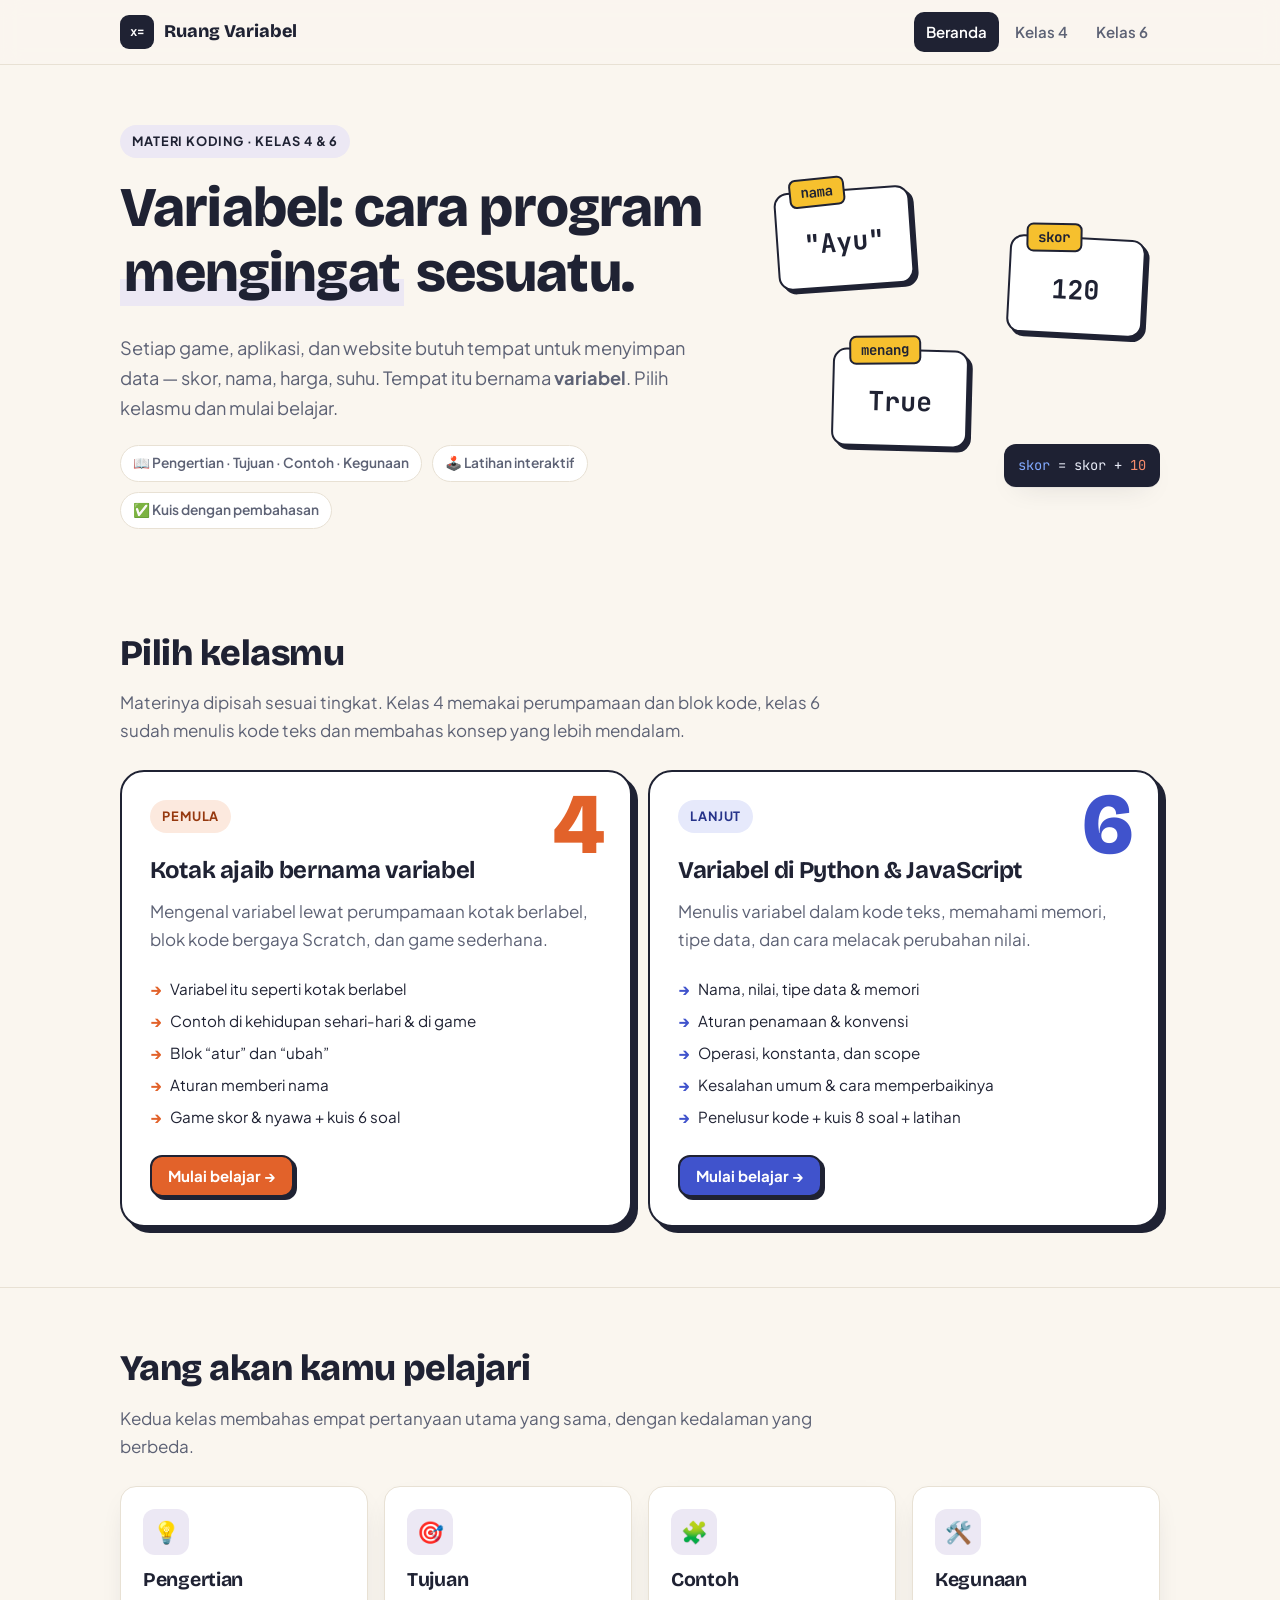
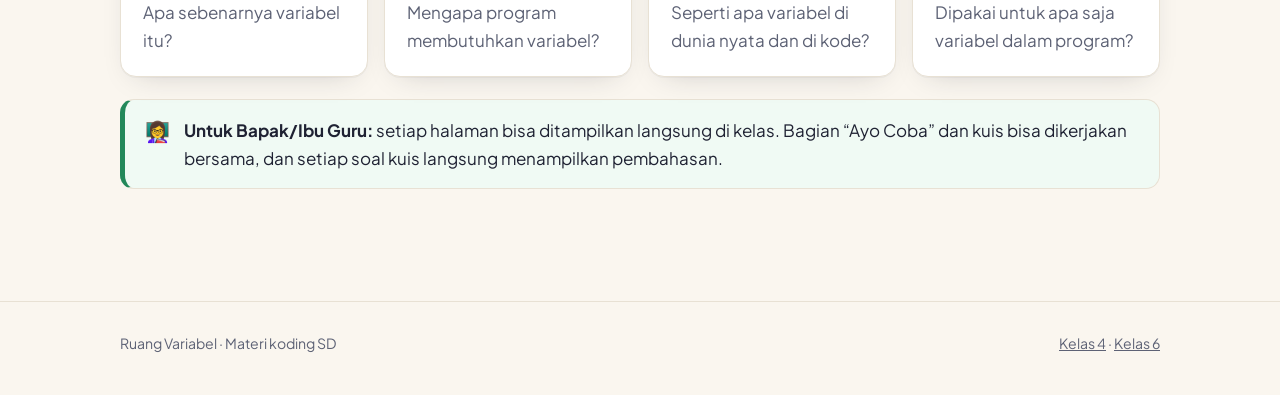
==== index.html @ c1d59a7d "Add files via upload" ====
<!doctype html>
<html lang="id">
<head>
  <meta charset="utf-8">
  <meta name="viewport" content="width=device-width, initial-scale=1">
  <title>Ruang Variabel — Belajar Variabel Kelas 4 &amp; 6</title>
  <meta name="description" content="Materi variabel dalam pemrograman untuk siswa SD kelas 4 dan kelas 6: pengertian, tujuan, contoh, kegunaan, latihan interaktif, dan kuis.">
  <meta name="theme-color" content="#FAF6EF">
  <link rel="icon" href="favicon.svg" type="image/svg+xml">
  <link rel="preconnect" href="https://fonts.googleapis.com">
  <link rel="preconnect" href="https://fonts.gstatic.com" crossorigin>
  <link href="https://fonts.googleapis.com/css2?family=Bricolage+Grotesque:opsz,wght@12..96,600;12..96,800&family=JetBrains+Mono:wght@400;600;700&family=Plus+Jakarta+Sans:wght@400;500;600;700&display=swap" rel="stylesheet">
  <link rel="stylesheet" href="style.css">
</head>
<body>

<header class="nav">
  <div class="container nav-inner">
    <a class="brand" href="index.html"><span class="brand-mark">x=</span><span class="brand-text">Ruang Variabel</span></a>
    <nav class="nav-links" aria-label="Navigasi utama">
      <a href="index.html" aria-current="page">Beranda</a>
      <a href="kelas-4.html">Kelas 4</a>
      <a href="kelas-6.html">Kelas 6</a>
    </nav>
  </div>
</header>

<main>
  <section class="hero">
    <div class="container hero-grid">
      <div>
        <span class="eyebrow">Materi Koding · Kelas 4 &amp; 6</span>
        <h1>Variabel: cara program <span class="mark">mengingat</span> sesuatu.</h1>
        <p class="lead">Setiap game, aplikasi, dan website butuh tempat untuk menyimpan data — skor, nama, harga, suhu. Tempat itu bernama <strong>variabel</strong>. Pilih kelasmu dan mulai belajar.</p>
        <div class="hero-meta">
          <span class="pill">📖 Pengertian · Tujuan · Contoh · Kegunaan</span>
          <span class="pill">🕹️ Latihan interaktif</span>
          <span class="pill">✅ Kuis dengan pembahasan</span>
        </div>
      </div>
      <div class="hero-art" aria-hidden="true">
        <div class="vbox a1"><span class="vbox-label">nama</span><span class="vbox-value">"Ayu"</span></div>
        <div class="vbox a2"><span class="vbox-label">skor</span><span class="vbox-value">120</span></div>
        <div class="vbox a3"><span class="vbox-label">menang</span><span class="vbox-value">True</span></div>
        <div class="code-chip"><span class="t-fn">skor</span> = skor + <span class="t-num">10</span></div>
      </div>
    </div>
  </section>

  <section class="section" id="pilih-kelas">
    <div class="container">
      <div class="section-head"><h2>Pilih kelasmu</h2></div>
      <p class="section-intro">Materinya dipisah sesuai tingkat. Kelas 4 memakai perumpamaan dan blok kode, kelas 6 sudah menulis kode teks dan membahas konsep yang lebih mendalam.</p>

      <div class="grid grid-2">
        <a class="grade-card k4" href="kelas-4.html">
          <span class="grade-num">4</span>
          <span class="eyebrow">Pemula</span>
          <h3>Kotak ajaib bernama variabel</h3>
          <p>Mengenal variabel lewat perumpamaan kotak berlabel, blok kode bergaya Scratch, dan game sederhana.</p>
          <ul>
            <li>Variabel itu seperti kotak berlabel</li>
            <li>Contoh di kehidupan sehari-hari &amp; di game</li>
            <li>Blok “atur” dan “ubah”</li>
            <li>Aturan memberi nama</li>
            <li>Game skor &amp; nyawa + kuis 6 soal</li>
          </ul>
          <span class="btn btn-primary grade-cta">Mulai belajar →</span>
        </a>

        <a class="grade-card k6" href="kelas-6.html">
          <span class="grade-num">6</span>
          <span class="eyebrow">Lanjut</span>
          <h3>Variabel di Python &amp; JavaScript</h3>
          <p>Menulis variabel dalam kode teks, memahami memori, tipe data, dan cara melacak perubahan nilai.</p>
          <ul>
            <li>Nama, nilai, tipe data &amp; memori</li>
            <li>Aturan penamaan &amp; konvensi</li>
            <li>Operasi, konstanta, dan scope</li>
            <li>Kesalahan umum &amp; cara memperbaikinya</li>
            <li>Penelusur kode + kuis 8 soal + latihan</li>
          </ul>
          <span class="btn btn-primary grade-cta">Mulai belajar →</span>
        </a>
      </div>
    </div>
  </section>

  <section class="section">
    <div class="container">
      <div class="section-head"><h2>Yang akan kamu pelajari</h2></div>
      <p class="section-intro">Kedua kelas membahas empat pertanyaan utama yang sama, dengan kedalaman yang berbeda.</p>
      <div class="grid grid-4">
        <div class="card topic-card">
          <div class="icon">💡</div>
          <h3>Pengertian</h3>
          <p>Apa sebenarnya variabel itu?</p>
        </div>
        <div class="card topic-card">
          <div class="icon">🎯</div>
          <h3>Tujuan</h3>
          <p>Mengapa program membutuhkan variabel?</p>
        </div>
        <div class="card topic-card">
          <div class="icon">🧩</div>
          <h3>Contoh</h3>
          <p>Seperti apa variabel di dunia nyata dan di kode?</p>
        </div>
        <div class="card topic-card">
          <div class="icon">🛠️</div>
          <h3>Kegunaan</h3>
          <p>Dipakai untuk apa saja variabel dalam program?</p>
        </div>
      </div>

      <div class="callout tip mt-2">
        <span class="callout-icon">👩‍🏫</span>
        <div>
          <p><strong>Untuk Bapak/Ibu Guru:</strong> setiap halaman bisa ditampilkan langsung di kelas. Bagian “Ayo Coba” dan kuis bisa dikerjakan bersama, dan setiap soal kuis langsung menampilkan pembahasan.</p>
        </div>
      </div>
    </div>
  </section>
</main>

<footer class="footer">
  <div class="container footer-inner">
    <span>Ruang Variabel · Materi koding SD</span>
    <span><a href="kelas-4.html">Kelas 4</a> · <a href="kelas-6.html">Kelas 6</a></span>
  </div>
</footer>

</body>
</html>
---- style.css ----
/* =========================================================
   Ruang Variabel — tema bersama
   ========================================================= */
:root {
  --bg: #FAF6EF;
  --surface: #FFFFFF;
  --surface-2: #F5F1E9;
  --ink: #1F2233;
  --muted: #5D6275;
  --line: #E8E1D4;

  --k4: #E2622A;
  --k4-soft: #FCE9DE;
  --k4-ink: #96390F;
  --k4-on-dark: #FFB48C;

  --k6: #4053CC;
  --k6-soft: #E6E9FB;
  --k6-ink: #26338A;
  --k6-on-dark: #AEB9FF;

  --ok: #23885A;
  --ok-soft: #DDF2E7;
  --bad: #C63D3D;
  --bad-soft: #FBE3E3;
  --yellow: #F6C02E;
  --code-bg: #1E2133;

  --radius: 16px;
  --shadow: 0 1px 0 rgba(31, 34, 51, .04), 0 10px 28px -16px rgba(31, 34, 51, .25);

  --accent: var(--ink);
  --accent-soft: #ECE8F4;
  --accent-ink: var(--ink);
  --accent-on-dark: #FFD66B;
}

body.k4 { --accent: var(--k4); --accent-soft: var(--k4-soft); --accent-ink: var(--k4-ink); --accent-on-dark: var(--k4-on-dark); }
body.k6 { --accent: var(--k6); --accent-soft: var(--k6-soft); --accent-ink: var(--k6-ink); --accent-on-dark: var(--k6-on-dark); }

*, *::before, *::after { box-sizing: border-box; }

html { scroll-behavior: smooth; scroll-padding-top: 130px; }

body {
  margin: 0;
  background: var(--bg);
  color: var(--ink);
  font-family: "Plus Jakarta Sans", system-ui, -apple-system, "Segoe UI", sans-serif;
  font-size: 17px;
  line-height: 1.65;
  -webkit-font-smoothing: antialiased;
}

h1, h2, h3, h4 {
  font-family: "Bricolage Grotesque", system-ui, sans-serif;
  line-height: 1.15;
  letter-spacing: -0.015em;
  margin: 0 0 .5em;
}
h1 { font-size: clamp(2.1rem, 5.2vw, 3.5rem); font-weight: 800; }
h2 { font-size: clamp(1.6rem, 3.3vw, 2.25rem); font-weight: 800; }
h3 { font-size: 1.22rem; font-weight: 700; }
p { margin: 0 0 1em; }
a { color: var(--accent-ink); }
strong { font-weight: 700; }

code, pre, kbd { font-family: "JetBrains Mono", ui-monospace, SFMono-Regular, Menlo, monospace; }
:not(pre) > code {
  font-size: .86em;
  background: var(--accent-soft);
  color: var(--accent-ink);
  padding: .12em .42em;
  border-radius: 6px;
  white-space: nowrap;
}

.container { width: 100%; max-width: 1080px; margin: 0 auto; padding: 0 20px; }
.prose { max-width: 760px; }
.muted { color: var(--muted); }
.mt-0 { margin-top: 0; }
.mt-2 { margin-top: 28px; }
.mb-0 { margin-bottom: 0; }

/* ---------- Navigasi ---------- */
.nav {
  position: sticky; top: 0; z-index: 50;
  background: rgba(250, 246, 239, .9);
  backdrop-filter: blur(10px);
  -webkit-backdrop-filter: blur(10px);
  border-bottom: 1px solid var(--line);
}
.nav-inner { display: flex; align-items: center; justify-content: space-between; height: 64px; gap: 16px; }
.brand {
  display: flex; align-items: center; gap: 10px;
  font-family: "Bricolage Grotesque", system-ui, sans-serif;
  font-weight: 800; font-size: 1.12rem; color: var(--ink); text-decoration: none;
}
.brand-mark {
  display: grid; place-items: center; width: 34px; height: 34px; border-radius: 9px;
  background: var(--ink); color: #fff;
  font-family: "JetBrains Mono", monospace; font-size: .78rem; font-weight: 700;
}
.nav-links { display: flex; gap: 4px; }
.nav-links a {
  color: var(--muted); text-decoration: none; font-weight: 600; font-size: .94rem;
  padding: 8px 12px; border-radius: 10px;
}
.nav-links a:hover { background: var(--surface); color: var(--ink); }
.nav-links a[aria-current="page"] { background: var(--ink); color: #fff; }
@media (max-width: 560px) {
  .brand-text { display: none; }
  .nav-links a { padding: 8px 10px; }
}

/* ---------- Hero ---------- */
.hero { padding: 60px 0 44px; }
.eyebrow {
  display: inline-flex; align-items: center; gap: 8px;
  font-weight: 700; font-size: .8rem; letter-spacing: .07em; text-transform: uppercase;
  color: var(--accent-ink); background: var(--accent-soft);
  padding: 6px 12px; border-radius: 999px; margin-bottom: 18px;
}
.lead { font-size: 1.14rem; color: var(--muted); max-width: 660px; }
.mark { background: linear-gradient(transparent 60%, var(--accent-soft) 60%); padding: 0 .08em; }
.hero-meta { display: flex; flex-wrap: wrap; gap: 10px; margin-top: 22px; }
.pill {
  font-size: .86rem; font-weight: 600; color: var(--muted);
  background: var(--surface); border: 1px solid var(--line);
  padding: 6px 12px; border-radius: 999px;
}

.hero-grid { display: grid; grid-template-columns: 1.2fr .8fr; gap: 40px; align-items: center; }
.hero-art { position: relative; height: 320px; }
.hero-art .vbox { position: absolute; }
.hero-art .a1 { left: 4%; top: 22px; transform: rotate(-4deg); }
.hero-art .a2 { right: 4%; top: 70px; transform: rotate(3deg); }
.hero-art .a3 { left: 18%; bottom: 40px; transform: rotate(1.5deg); }
.hero-art .code-chip {
  position: absolute; right: 0; bottom: 0;
  background: var(--code-bg); color: #E6E9F5; border-radius: 12px;
  padding: 10px 14px; font-family: "JetBrains Mono", monospace; font-size: .86rem;
  box-shadow: var(--shadow);
}
@media (max-width: 820px) {
  .hero-grid { grid-template-columns: 1fr; }
  .hero-art { height: auto; display: flex; flex-wrap: wrap; gap: 30px 20px; padding-top: 16px; }
  .hero-art .vbox, .hero-art .code-chip { position: relative; inset: auto; }
}

/* ---------- Daftar isi (chips) ---------- */
.toc {
  position: sticky; top: 64px; z-index: 40;
  background: rgba(250, 246, 239, .92);
  backdrop-filter: blur(8px);
  -webkit-backdrop-filter: blur(8px);
  border-top: 1px solid var(--line);
  border-bottom: 1px solid var(--line);
}
.toc-inner {
  display: flex; gap: 6px; overflow-x: auto; padding: 10px 20px;
  max-width: 1080px; margin: 0 auto; scrollbar-width: none;
}
.toc-inner::-webkit-scrollbar { display: none; }
.toc a {
  flex: none; font-size: .86rem; font-weight: 600; color: var(--muted); text-decoration: none;
  padding: 6px 12px; border-radius: 999px; border: 1px solid transparent;
}
.toc a:hover { color: var(--ink); border-color: var(--line); background: var(--surface); }
.toc a.active { background: var(--accent); color: #fff; }

/* ---------- Section ---------- */
.section { padding: 60px 0; }
.section + .section { border-top: 1px solid var(--line); }
.section-head { display: flex; align-items: baseline; gap: 14px; margin-bottom: 14px; }
.section-num {
  flex: none; transform: translateY(-5px);
  font-family: "JetBrains Mono", monospace; font-weight: 700; font-size: .86rem;
  color: var(--accent-ink); background: var(--accent-soft);
  padding: 4px 10px; border-radius: 8px;
}
.section-head h2 { margin: 0; }
.section-intro { color: var(--muted); max-width: 720px; margin-bottom: 26px; }
.subhead { margin: 36px 0 14px; }

/* ---------- Grid & kartu ---------- */
.grid { display: grid; gap: 16px; }
.grid-2 { grid-template-columns: repeat(2, minmax(0, 1fr)); }
.grid-3 { grid-template-columns: repeat(3, minmax(0, 1fr)); }
.grid-4 { grid-template-columns: repeat(4, minmax(0, 1fr)); }
@media (max-width: 900px) { .grid-3, .grid-4 { grid-template-columns: repeat(2, minmax(0, 1fr)); } }
@media (max-width: 620px) { .grid-2, .grid-3, .grid-4 { grid-template-columns: minmax(0, 1fr); } }
.grid > *, .demo-split > *, .tracer > *, .blocks-wrap > *, .anatomy > * { min-width: 0; }

.card {
  background: var(--surface); border: 1px solid var(--line); border-radius: var(--radius);
  padding: 22px; box-shadow: var(--shadow);
}
.card h3 { margin-bottom: .35em; }
.card p { color: var(--muted); }
.card p:last-child { margin-bottom: 0; }
.card .icon {
  width: 46px; height: 46px; border-radius: 12px; display: grid; place-items: center;
  background: var(--accent-soft); font-size: 1.35rem; margin-bottom: 14px;
}
.card .code { margin-bottom: 0; }
.card-tag {
  display: inline-block; font-size: .74rem; font-weight: 700; letter-spacing: .05em; text-transform: uppercase;
  padding: 3px 9px; border-radius: 6px; margin-bottom: 10px;
}
.tag-bad { background: var(--bad-soft); color: #8E2626; }
.tag-good { background: var(--ok-soft); color: #17603F; }

/* ---------- Definisi ---------- */
.definition {
  background: var(--ink); color: #fff; border-radius: 20px;
  padding: 26px 30px; font-size: 1.18rem; line-height: 1.55; margin: 10px 0 30px;
}
.definition .label {
  display: block; font-size: .76rem; font-weight: 700; letter-spacing: .09em; text-transform: uppercase;
  color: rgba(255, 255, 255, .55); margin-bottom: 8px;
}
.definition strong { color: var(--accent-on-dark); }
.definition :not(pre) > code { background: rgba(255,255,255,.12); color: #fff; }

/* ---------- Kotak variabel ---------- */
.vbox-row { display: flex; flex-wrap: wrap; gap: 34px 24px; padding-top: 18px; }
.vbox {
  position: relative; min-width: 136px; min-height: 98px; padding: 28px 20px 20px;
  background: var(--surface); border: 2px solid var(--ink); border-radius: 14px;
  box-shadow: 4px 4px 0 var(--ink);
  display: flex; align-items: center; justify-content: center;
}
.vbox-label {
  position: absolute; top: -15px; left: 14px;
  background: var(--yellow); border: 2px solid var(--ink); border-radius: 7px;
  padding: 1px 10px; font-family: "JetBrains Mono", monospace; font-weight: 700; font-size: .88rem;
  transform: rotate(-2deg); white-space: nowrap;
}
.vbox-value {
  font-family: "JetBrains Mono", monospace; font-weight: 700; font-size: 1.65rem;
  color: var(--accent-ink); white-space: nowrap;
}
.vbox-type {
  position: absolute; bottom: -12px; right: 12px;
  font-family: "JetBrains Mono", monospace; font-size: .72rem; font-weight: 700;
  background: var(--accent); color: #fff; padding: 1px 8px; border-radius: 6px;
}
.vbox.sm { min-width: 104px; min-height: 72px; padding: 22px 14px 14px; box-shadow: 3px 3px 0 var(--ink); }
.vbox.sm .vbox-value { font-size: 1.2rem; }
.vbox.bump .vbox-value { animation: bump .35s ease; }
@keyframes bump { 0% { transform: scale(1); } 40% { transform: scale(1.28); } 100% { transform: scale(1); } }

.anatomy { display: grid; grid-template-columns: auto 1fr; gap: 30px 40px; align-items: center; }
.anatomy-list { list-style: none; padding: 0; margin: 0; display: grid; gap: 14px; }
.anatomy-list li { display: flex; gap: 12px; align-items: flex-start; }
.anatomy-list .dot {
  flex: none; width: 30px; height: 30px; border-radius: 8px; border: 2px solid var(--ink);
  display: grid; place-items: center; font-weight: 800; font-size: .85rem;
}
.dot.yellow { background: var(--yellow); }
.dot.white { background: #fff; color: var(--accent-ink); }
.dot.accent { background: var(--accent); color: #fff; }
@media (max-width: 680px) { .anatomy { grid-template-columns: 1fr; } }

/* ---------- Callout ---------- */
.callout {
  display: flex; gap: 14px; padding: 16px 20px; border-radius: 14px;
  background: var(--surface); border: 1px solid var(--line); border-left: 5px solid var(--accent);
  margin: 22px 0;
}
.callout-icon { font-size: 1.25rem; line-height: 1.5; flex: none; }
.callout p:last-child { margin-bottom: 0; }
.callout.warn { border-left-color: var(--yellow); background: #FFF8E6; }
.callout.tip { border-left-color: var(--ok); background: #F0FAF4; }
.callout.danger { border-left-color: var(--bad); background: #FDF2F2; }

/* ---------- Blok kode ---------- */
.code { background: var(--code-bg); border-radius: 14px; overflow: hidden; margin: 16px 0; box-shadow: var(--shadow); }
.code-head {
  display: flex; justify-content: space-between; align-items: center; gap: 10px;
  padding: 8px 12px 8px 14px; background: #171A29; color: #9AA3C0;
  font-family: "JetBrains Mono", monospace; font-size: .76rem;
}
.code-head .dots { display: flex; gap: 6px; align-items: center; }
.code-head .dots i { display: block; width: 10px; height: 10px; border-radius: 50%; background: #3A3F58; }
.code-head .dots span { margin-left: 8px; }
.copy-btn {
  background: transparent; border: 1px solid #3A3F58; color: #C9D0E8; border-radius: 6px;
  font: inherit; padding: 2px 9px; cursor: pointer;
}
.copy-btn:hover { background: #2A2F45; }
.code pre { margin: 0; padding: 16px 18px; overflow-x: auto; color: #E6E9F5; font-size: .88rem; line-height: 1.75; }
.code-out {
  border-top: 1px dashed #343A55; padding: 12px 18px; color: #A6E3B8;
  font-family: "JetBrains Mono", monospace; font-size: .86rem; white-space: pre-wrap;
}
.code-out::before {
  content: "OUTPUT"; display: block; color: #6B7395; font-size: .7rem; letter-spacing: .1em; margin-bottom: 4px;
}
.t-kw { color: #C792EA; }
.t-str { color: #C3E88D; }
.t-num { color: #F78C6C; }
.t-com { color: #7F8AAE; font-style: italic; }
.t-fn { color: #82AAFF; }

/* ---------- Blok ala Scratch ---------- */
.blocks-wrap { display: grid; grid-template-columns: auto 1fr; gap: 28px 36px; align-items: start; }
@media (max-width: 720px) { .blocks-wrap { grid-template-columns: 1fr; } }
.blocks {
  display: flex; flex-direction: column; align-items: flex-start; gap: 3px;
  padding: 22px; background: var(--surface); border: 1px dashed #D5CCBC; border-radius: 16px;
}
.blocks + .blocks { margin-top: 14px; }
.blk {
  display: inline-flex; align-items: center; gap: 8px; flex-wrap: wrap;
  padding: 9px 14px; border-radius: 8px; color: #fff; font-weight: 700; font-size: .93rem;
  box-shadow: inset 0 -3px 0 rgba(0, 0, 0, .15);
}
.blk.event { background: #F2B705; color: #3D2E00; border-radius: 20px 20px 8px 8px; padding-top: 14px; }
.blk.var { background: #FF8C1A; }
.blk.look { background: #8A63F2; }
.blk .slot {
  background: #fff; color: var(--ink); border-radius: 999px; padding: 0 10px;
  min-width: 30px; text-align: center; font-weight: 700;
}
.blk .drop { background: rgba(0, 0, 0, .16); border-radius: 6px; padding: 0 8px; }
.blk .rnd { background: #FFB45C; border-radius: 999px; padding: 0 10px; box-shadow: inset 0 0 0 1px rgba(0,0,0,.1); }
.block-legend { list-style: none; padding: 0; margin: 0; display: grid; gap: 14px; }
.block-legend li { display: grid; gap: 6px; }
.block-legend li .blk { justify-self: start; font-size: .85rem; padding: 6px 12px; }
.block-legend p { margin: 0; color: var(--muted); }

/* ---------- Timeline nilai ---------- */
.timeline { display: flex; align-items: center; flex-wrap: wrap; gap: 14px 10px; padding-top: 16px; }
.timeline .step-arrow {
  display: flex; flex-direction: column; align-items: center; color: var(--muted);
  font-size: .8rem; font-weight: 600; text-align: center; max-width: 110px; line-height: 1.3;
}
.timeline .step-arrow::after { content: "→"; font-size: 1.4rem; color: var(--accent); line-height: 1.2; }

/* ---------- Aturan ---------- */
.rules { list-style: none; padding: 0; margin: 0; display: grid; gap: 10px; }
.rules li {
  display: flex; gap: 12px; align-items: flex-start;
  background: var(--surface); border: 1px solid var(--line); border-radius: 12px; padding: 12px 16px;
}
.rules li p { margin: 0; }
.rules li small { color: var(--muted); display: block; }
.badge-ok, .badge-bad {
  flex: none; width: 26px; height: 26px; border-radius: 50%;
  display: grid; place-items: center; font-weight: 800; color: #fff; font-size: .82rem; margin-top: 1px;
}
.badge-ok { background: var(--ok); }
.badge-bad { background: var(--bad); }
.badge-num { background: var(--accent); }

/* ---------- Tabel ---------- */
.table-wrap { overflow-x: auto; border: 1px solid var(--line); border-radius: 14px; background: var(--surface); margin: 16px 0; }
table { border-collapse: collapse; width: 100%; font-size: .94rem; }
th, td { text-align: left; padding: 12px 16px; border-bottom: 1px solid var(--line); vertical-align: top; }
th { font-size: .76rem; text-transform: uppercase; letter-spacing: .06em; color: var(--muted); background: #FBF9F5; white-space: nowrap; }
tr:last-child td { border-bottom: 0; }
td .yes { color: var(--ok); font-weight: 700; }
td .no { color: var(--bad); font-weight: 700; }

/* ---------- Memori (kelas 6) ---------- */
.memory { display: grid; grid-template-columns: repeat(4, minmax(0, 1fr)); gap: 8px; max-width: 560px; }
.cell {
  border: 1.5px dashed #D9D0C0; border-radius: 10px; background: var(--surface);
  padding: 8px 6px 10px; text-align: center; font-family: "JetBrains Mono", monospace; font-size: .72rem; color: #A39C8E;
}
.cell b { display: block; font-size: 1rem; color: var(--ink); margin-top: 2px; }
.cell .nm { display: block; color: #fff; background: var(--accent); border-radius: 6px; font-weight: 700; margin: -2px auto 6px; padding: 1px 6px; width: fit-content; font-size: .74rem; }
.cell.used { border: 2px solid var(--accent); background: var(--accent-soft); color: var(--accent-ink); }
.cell.empty b { color: #C8C0B2; }

/* ---------- Tombol & form ---------- */
.btn {
  display: inline-flex; align-items: center; justify-content: center; gap: 8px;
  font: inherit; font-weight: 700; font-size: .94rem; line-height: 1.2;
  padding: 10px 16px; border-radius: 12px; border: 2px solid var(--ink);
  background: var(--surface); color: var(--ink); cursor: pointer; text-decoration: none;
  box-shadow: 3px 3px 0 var(--ink); transition: transform .08s ease, box-shadow .08s ease;
}
.btn:hover { transform: translate(-1px, -1px); box-shadow: 4px 4px 0 var(--ink); }
.btn:active { transform: translate(2px, 2px); box-shadow: 1px 1px 0 var(--ink); }
.btn:disabled { opacity: .45; cursor: not-allowed; transform: none; box-shadow: 3px 3px 0 var(--ink); }
.btn-primary { background: var(--accent); color: #fff; }
.btn-row { display: flex; flex-wrap: wrap; gap: 10px; }

.field { display: flex; flex-direction: column; gap: 6px; font-weight: 600; font-size: .9rem; }
.field input {
  font-family: "JetBrains Mono", monospace; font-size: 1rem; color: var(--ink);
  padding: 10px 12px; border: 2px solid var(--ink); border-radius: 10px; background: #fff; outline: none; width: 100%;
}
.field input:focus { box-shadow: 0 0 0 4px var(--accent-soft); }
.feedback { margin-top: 14px; padding: 12px 14px; border-radius: 10px; font-weight: 600; font-size: .95rem; }
.feedback:empty { display: none; }
.feedback.ok { background: var(--ok-soft); color: #17603F; }
.feedback.bad { background: var(--bad-soft); color: #8E2626; }
.feedback.warn { background: #FFF4D6; color: #6E4E00; }

/* ---------- Panel demo ---------- */
.demo {
  background: var(--surface); border: 2px solid var(--ink); border-radius: 20px;
  box-shadow: 6px 6px 0 var(--ink); overflow: hidden; margin: 10px 0 8px;
}
.demo + .demo { margin-top: 34px; }
.demo-head {
  display: flex; justify-content: space-between; align-items: center; flex-wrap: wrap; gap: 12px;
  padding: 14px 20px; border-bottom: 2px solid var(--ink); background: var(--accent-soft);
}
.demo-head h3 { margin: 0; font-size: 1.08rem; }
.demo-head p { margin: 0; font-size: .9rem; color: var(--muted); }
.demo-body { padding: 26px 22px; }
.demo-split { display: grid; grid-template-columns: 1fr 1fr; gap: 26px; align-items: start; }
@media (max-width: 720px) { .demo-split { grid-template-columns: 1fr; } }
.status-line {
  display: flex; align-items: center; gap: 10px; flex-wrap: wrap;
  font-size: .88rem; color: var(--muted); background: var(--surface-2);
  border-radius: 12px; padding: 10px 14px; margin-top: 20px; min-height: 52px;
}
.game-msg { margin: 14px 0 0; font-weight: 600; min-height: 1.6em; }

/* ---------- Penelusur kode ---------- */
.seg { display: inline-flex; flex-wrap: wrap; background: var(--surface); border: 1.5px solid var(--line); border-radius: 12px; padding: 3px; gap: 3px; }
.seg button {
  font: inherit; font-size: .86rem; font-weight: 600; border: 0; background: transparent;
  padding: 7px 12px; border-radius: 9px; cursor: pointer; color: var(--muted);
}
.seg button.active { background: var(--ink); color: #fff; }
.tracer { display: grid; grid-template-columns: 1.1fr .9fr; gap: 22px; }
@media (max-width: 820px) { .tracer { grid-template-columns: 1fr; } }
.tracer-code {
  background: var(--code-bg); border-radius: 14px; padding: 12px 0; margin: 0; list-style: none;
  counter-reset: ln; font-family: "JetBrains Mono", monospace; font-size: .88rem; color: #E6E9F5; overflow-x: auto;
}
.tracer-code li {
  counter-increment: ln; padding: 4px 18px 4px 0; white-space: pre;
  border-left: 4px solid transparent; transition: background .2s ease;
}
.tracer-code li::before {
  content: counter(ln); display: inline-block; width: 36px; text-align: right; margin-right: 16px; color: #5D6585;
}
.tracer-code li.active { background: rgba(174, 185, 255, .17); border-left-color: var(--accent-on-dark); }
.tracer-side h4 {
  font-family: "Plus Jakarta Sans", system-ui, sans-serif;
  font-size: .76rem; text-transform: uppercase; letter-spacing: .07em; color: var(--muted); margin: 0 0 8px;
}
.tracer-side .table-wrap { margin: 0 0 18px; }
.tracer-side td, .tracer-side th { padding: 9px 12px; }
.tracer-side td { font-family: "JetBrains Mono", monospace; font-size: .86rem; }
.tracer-side tr.changed td { animation: flash 1.1s ease; }
@keyframes flash { from { background: #FFEFA8; } to { background: transparent; } }
.tracer-empty td { color: var(--muted); font-family: inherit !important; font-style: italic; }
.tracer-out {
  font-family: "JetBrains Mono", monospace; font-size: .88rem; background: #0F1220; color: #A6E3B8;
  border-radius: 12px; padding: 12px 14px; min-height: 48px; white-space: pre-wrap;
}
.tracer-note {
  margin: 18px 0 0; padding: 14px 16px; border-radius: 12px; background: var(--accent-soft);
  font-size: .95rem; min-height: 3.4em;
}
.tracer-controls { display: flex; flex-wrap: wrap; justify-content: space-between; align-items: center; gap: 12px; margin-top: 18px; }
.step-count { font-family: "JetBrains Mono", monospace; font-size: .85rem; color: var(--muted); }

/* ---------- Kuis ---------- */
.quiz-bar { height: 8px; background: var(--line); border-radius: 99px; overflow: hidden; margin-bottom: 8px; }
.quiz-bar span { display: block; height: 100%; width: 0; background: var(--accent); transition: width .3s ease; }
.quiz-status { font-size: .86rem; color: var(--muted); margin-bottom: 18px; }
.q { background: var(--surface); border: 1px solid var(--line); border-radius: 16px; padding: 22px; margin-bottom: 14px; }
.q-num { font-size: .76rem; font-weight: 700; letter-spacing: .07em; text-transform: uppercase; color: var(--accent-ink); margin-bottom: 6px; }
.q-text { font-weight: 700; font-size: 1.06rem; margin-bottom: 14px; }
.q-opts { display: grid; gap: 8px; }
.q-opt {
  display: flex; align-items: center; gap: 12px; text-align: left; width: 100%;
  font: inherit; font-size: .97rem; color: var(--ink);
  padding: 10px 14px; border: 1.5px solid var(--line); border-radius: 12px; background: #fff; cursor: pointer;
}
.q-opt:hover:not(:disabled) { border-color: var(--accent); background: var(--accent-soft); }
.q-opt:disabled { cursor: default; }
.q-key {
  flex: none; width: 28px; height: 28px; border-radius: 8px; display: grid; place-items: center;
  background: var(--surface-2); font-weight: 800; font-size: .82rem;
}
.q-opt.is-correct { border-color: var(--ok); background: var(--ok-soft); }
.q-opt.is-correct .q-key { background: var(--ok); color: #fff; }
.q-opt.is-wrong { border-color: var(--bad); background: var(--bad-soft); }
.q-opt.is-wrong .q-key { background: var(--bad); color: #fff; }
.q-explain { margin: 14px 0 0; padding: 12px 14px; border-radius: 10px; font-size: .94rem; }
.q-explain.ok { background: var(--ok-soft); }
.q-explain.bad { background: var(--bad-soft); }
.quiz-result { text-align: center; padding: 30px 24px; background: var(--ink); color: #fff; border-radius: 20px; margin-top: 8px; }
.quiz-result .score { font-family: "Bricolage Grotesque", sans-serif; font-size: 3.2rem; font-weight: 800; line-height: 1; color: var(--accent-on-dark); margin: 6px 0 10px; }
.quiz-result p { color: rgba(255, 255, 255, .8); }
.quiz-result .btn { box-shadow: 3px 3px 0 #000; }

/* ---------- Rangkuman ---------- */
.recap { background: var(--ink); color: #fff; border-radius: 24px; padding: 34px; }
.recap h2 { color: #fff; }
.recap ol { counter-reset: s; list-style: none; padding: 0; display: grid; gap: 14px; margin: 18px 0 28px; }
.recap li { counter-increment: s; display: flex; gap: 14px; align-items: flex-start; }
.recap li::before {
  content: counter(s); flex: none; width: 30px; height: 30px; border-radius: 50%;
  background: var(--accent); display: grid; place-items: center; font-weight: 800; font-size: .88rem; margin-top: 1px;
}
.recap :not(pre) > code { background: rgba(255,255,255,.12); color: #fff; }
.recap .btn { box-shadow: 3px 3px 0 #000; }
.recap .btn:not(.btn-primary) { background: #fff; }

/* ---------- Detail (latihan) ---------- */
details { background: var(--surface); border: 1px solid var(--line); border-radius: 14px; padding: 2px 18px; margin-bottom: 10px; }
details[open] { padding-bottom: 14px; }
details summary { cursor: pointer; font-weight: 700; padding: 12px 0; }
details summary::marker { color: var(--accent); }
.challenge { margin-bottom: 18px; }
.challenge h3 { margin-bottom: 6px; }

/* ---------- Beranda ---------- */
.grade-card {
  position: relative; display: flex; flex-direction: column;
  padding: 28px; border-radius: 24px; border: 2px solid var(--ink); background: var(--surface);
  box-shadow: 6px 6px 0 var(--ink); text-decoration: none; color: var(--ink); overflow: hidden;
  transition: transform .15s ease, box-shadow .15s ease;
}
.grade-card:hover { transform: translate(-3px, -3px); box-shadow: 9px 9px 0 var(--ink); }
.grade-card.k4 { --accent: var(--k4); --accent-soft: var(--k4-soft); --accent-ink: var(--k4-ink); }
.grade-card.k6 { --accent: var(--k6); --accent-soft: var(--k6-soft); --accent-ink: var(--k6-ink); }
.grade-num {
  position: absolute; right: 24px; top: 10px;
  font-family: "Bricolage Grotesque", sans-serif; font-weight: 800; font-size: 5.4rem; line-height: 1; color: var(--accent);
}
.grade-card .eyebrow { align-self: flex-start; }
.grade-card h3 { font-size: 1.5rem; max-width: 78%; margin-top: 6px; }
.grade-card > p { color: var(--muted); }
.grade-card ul { list-style: none; padding: 0; margin: 6px 0 26px; display: grid; gap: 7px; }
.grade-card li { font-size: .95rem; }
.grade-card li::before { content: "→"; color: var(--accent); font-weight: 800; margin-right: 8px; }
.grade-cta { margin-top: auto; align-self: flex-start; }

.topic-card { text-align: left; }
.topic-card .k { font-family: "JetBrains Mono", monospace; font-size: .78rem; color: var(--muted); }

/* ---------- Footer ---------- */
.footer { border-top: 1px solid var(--line); padding: 30px 0 40px; color: var(--muted); font-size: .88rem; margin-top: 30px; }
.footer-inner { display: flex; justify-content: space-between; flex-wrap: wrap; gap: 12px; }
.footer a { color: var(--muted); }

@media (prefers-reduced-motion: reduce) {
  html { scroll-behavior: auto; }
  *, *::before, *::after { animation: none !important; transition: none !important; }
}

@media print {
  .nav, .toc, .demo, .quiz-block, .copy-btn { display: none !important; }
  .section { padding: 24px 0; }
}
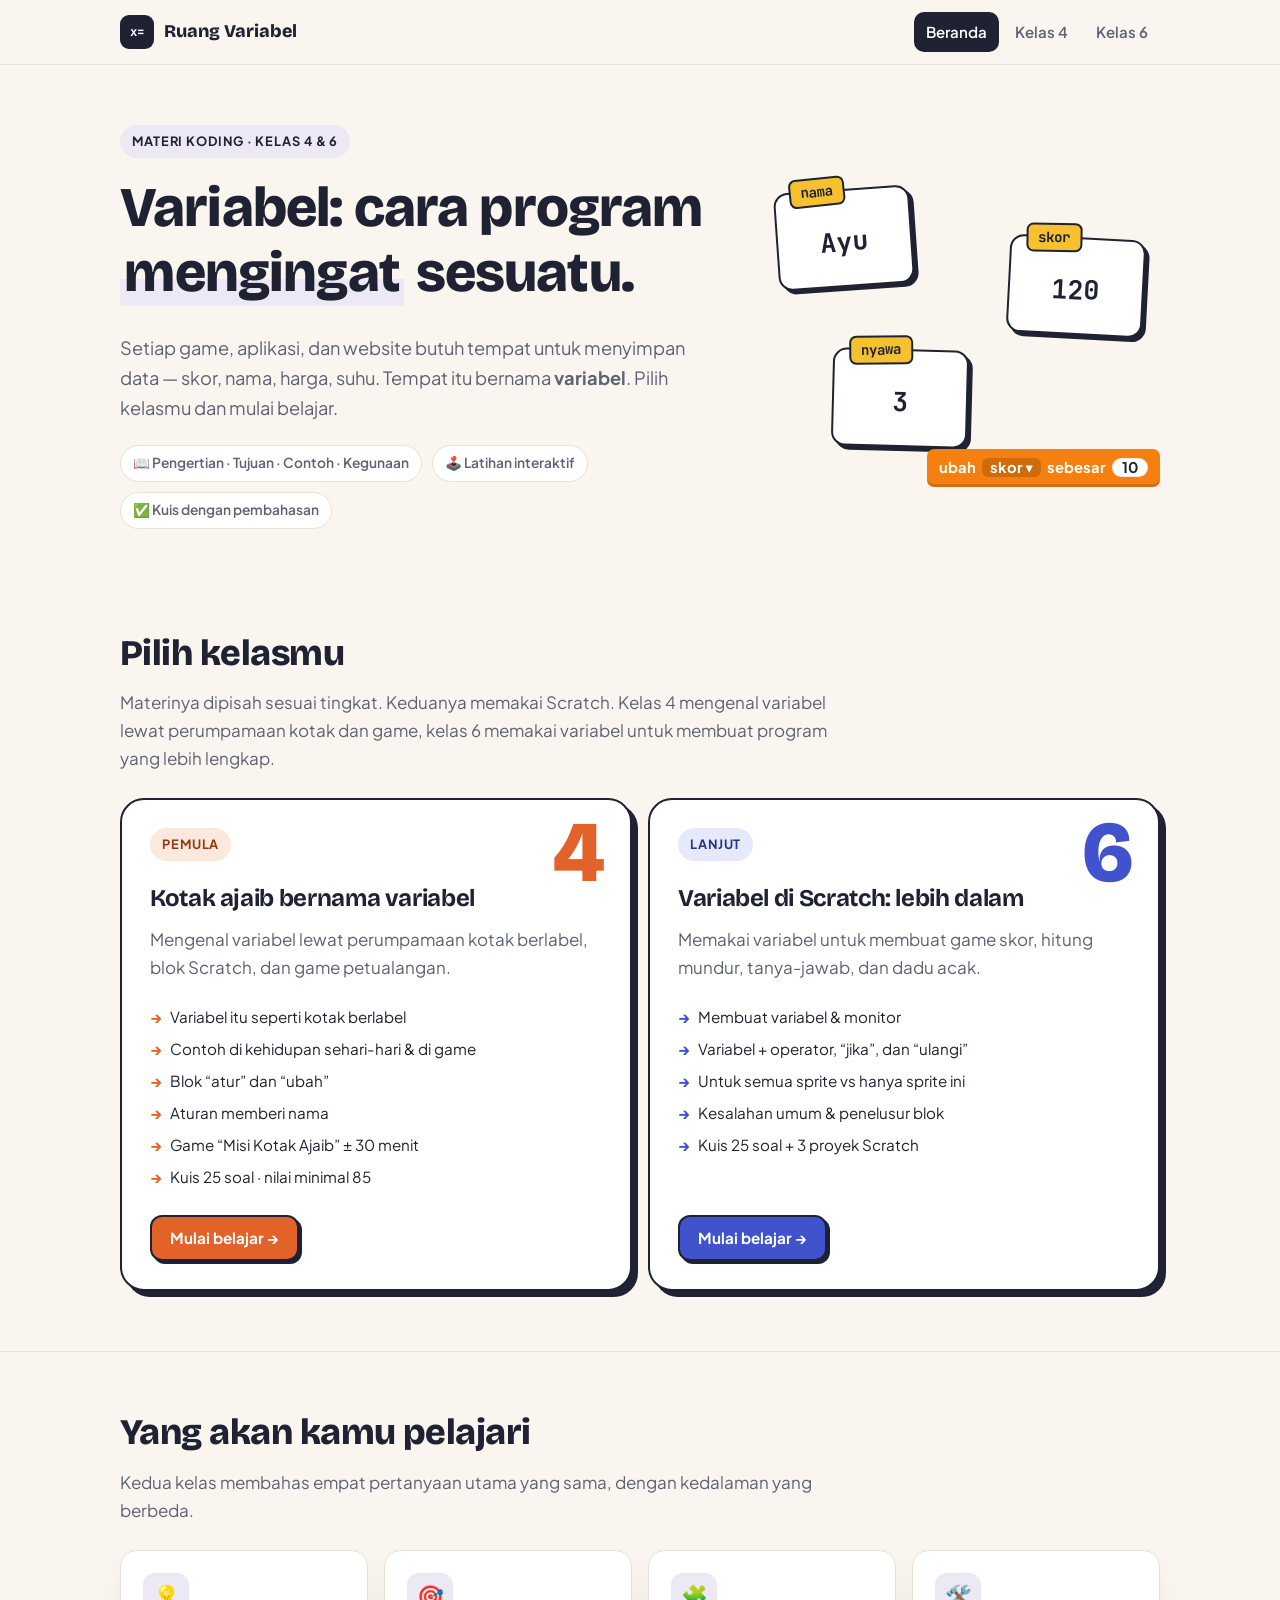
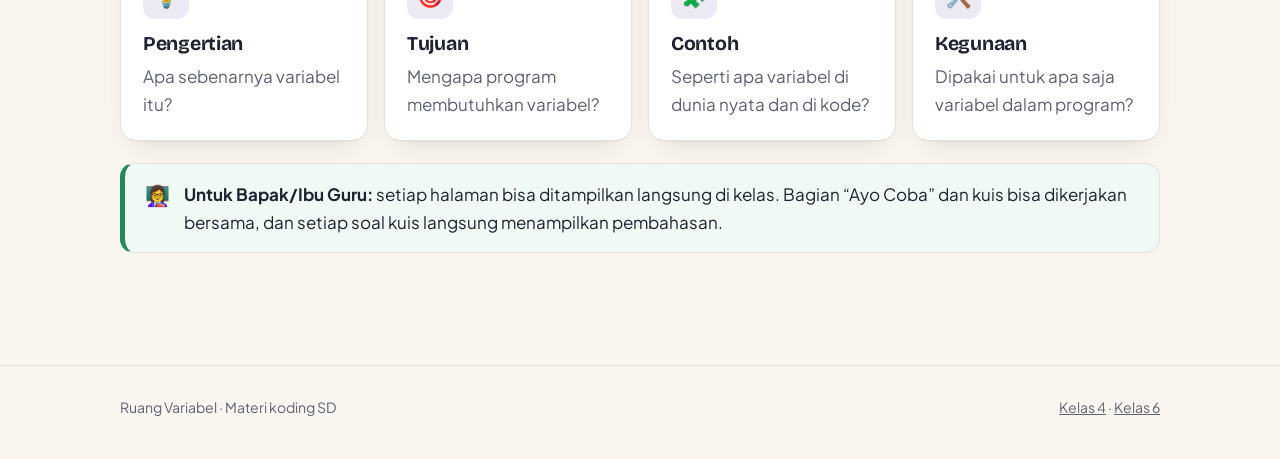
==== commit 6ea92f5c: "Add files via upload" ====
--- a/index.html
+++ b/index.html
@@ -39,10 +39,10 @@
         </div>
       </div>
       <div class="hero-art" aria-hidden="true">
-        <div class="vbox a1"><span class="vbox-label">nama</span><span class="vbox-value">"Ayu"</span></div>
+        <div class="vbox a1"><span class="vbox-label">nama</span><span class="vbox-value">Ayu</span></div>
         <div class="vbox a2"><span class="vbox-label">skor</span><span class="vbox-value">120</span></div>
-        <div class="vbox a3"><span class="vbox-label">menang</span><span class="vbox-value">True</span></div>
-        <div class="code-chip"><span class="t-fn">skor</span> = skor + <span class="t-num">10</span></div>
+        <div class="vbox a3"><span class="vbox-label">nyawa</span><span class="vbox-value">3</span></div>
+        <div class="script-chip" data-script>var: ubah [skor] sebesar (10)</div>
       </div>
     </div>
   </section>
@@ -50,20 +50,21 @@
   <section class="section" id="pilih-kelas">
     <div class="container">
       <div class="section-head"><h2>Pilih kelasmu</h2></div>
-      <p class="section-intro">Materinya dipisah sesuai tingkat. Kelas 4 memakai perumpamaan dan blok kode, kelas 6 sudah menulis kode teks dan membahas konsep yang lebih mendalam.</p>
+      <p class="section-intro">Materinya dipisah sesuai tingkat. Keduanya memakai Scratch. Kelas 4 mengenal variabel lewat perumpamaan kotak dan game, kelas 6 memakai variabel untuk membuat program yang lebih lengkap.</p>
 
       <div class="grid grid-2">
         <a class="grade-card k4" href="kelas-4.html">
           <span class="grade-num">4</span>
           <span class="eyebrow">Pemula</span>
           <h3>Kotak ajaib bernama variabel</h3>
-          <p>Mengenal variabel lewat perumpamaan kotak berlabel, blok kode bergaya Scratch, dan game sederhana.</p>
+          <p>Mengenal variabel lewat perumpamaan kotak berlabel, blok Scratch, dan game petualangan.</p>
           <ul>
             <li>Variabel itu seperti kotak berlabel</li>
             <li>Contoh di kehidupan sehari-hari &amp; di game</li>
             <li>Blok “atur” dan “ubah”</li>
             <li>Aturan memberi nama</li>
-            <li>Game skor &amp; nyawa + kuis 6 soal</li>
+            <li>Game “Misi Kotak Ajaib” ± 30 menit</li>
+            <li>Kuis 25 soal · nilai minimal 85</li>
           </ul>
           <span class="btn btn-primary grade-cta">Mulai belajar →</span>
         </a>
@@ -71,14 +72,14 @@
         <a class="grade-card k6" href="kelas-6.html">
           <span class="grade-num">6</span>
           <span class="eyebrow">Lanjut</span>
-          <h3>Variabel di Python &amp; JavaScript</h3>
-          <p>Menulis variabel dalam kode teks, memahami memori, tipe data, dan cara melacak perubahan nilai.</p>
+          <h3>Variabel di Scratch: lebih dalam</h3>
+          <p>Memakai variabel untuk membuat game skor, hitung mundur, tanya-jawab, dan dadu acak.</p>
           <ul>
-            <li>Nama, nilai, tipe data &amp; memori</li>
-            <li>Aturan penamaan &amp; konvensi</li>
-            <li>Operasi, konstanta, dan scope</li>
-            <li>Kesalahan umum &amp; cara memperbaikinya</li>
-            <li>Penelusur kode + kuis 8 soal + latihan</li>
+            <li>Membuat variabel &amp; monitor</li>
+            <li>Variabel + operator, “jika”, dan “ulangi”</li>
+            <li>Untuk semua sprite vs hanya sprite ini</li>
+            <li>Kesalahan umum &amp; penelusur blok</li>
+            <li>Kuis 25 soal + 3 proyek Scratch</li>
           </ul>
           <span class="btn btn-primary grade-cta">Mulai belajar →</span>
         </a>
@@ -130,5 +131,6 @@
   </div>
 </footer>
 
+<script src="script.js"></script>
 </body>
 </html>
--- a/style.css
+++ b/style.css
@@ -24,7 +24,15 @@
   --bad: #C63D3D;
   --bad-soft: #FBE3E3;
   --yellow: #F6C02E;
-  --code-bg: #1E2133;
+
+  /* warna blok ala Scratch */
+  --b-event: #FFBF00;
+  --b-ctrl: #FFAB19;
+  --b-var: #F5800F;
+  --b-look: #8A5CF5;
+  --b-sense: #3FA3CC;
+  --b-op: #3FAE4A;
+  --b-motion: #4C8DF5;
 
   --radius: 16px;
   --shadow: 0 1px 0 rgba(31, 34, 51, .04), 0 10px 28px -16px rgba(31, 34, 51, .25);
@@ -39,41 +47,25 @@
 body.k6 { --accent: var(--k6); --accent-soft: var(--k6-soft); --accent-ink: var(--k6-ink); --accent-on-dark: var(--k6-on-dark); }
 
 *, *::before, *::after { box-sizing: border-box; }
-
-html { scroll-behavior: smooth; scroll-padding-top: 130px; }
-
+html { scroll-behavior: smooth; scroll-padding-top: 130px; -webkit-text-size-adjust: 100%; }
 body {
-  margin: 0;
-  background: var(--bg);
-  color: var(--ink);
+  margin: 0; background: var(--bg); color: var(--ink);
   font-family: "Plus Jakarta Sans", system-ui, -apple-system, "Segoe UI", sans-serif;
-  font-size: 17px;
-  line-height: 1.65;
-  -webkit-font-smoothing: antialiased;
-}
-
-h1, h2, h3, h4 {
-  font-family: "Bricolage Grotesque", system-ui, sans-serif;
-  line-height: 1.15;
-  letter-spacing: -0.015em;
-  margin: 0 0 .5em;
-}
+  font-size: 17px; line-height: 1.65; -webkit-font-smoothing: antialiased;
+}
+h1, h2, h3, h4 { font-family: "Bricolage Grotesque", system-ui, sans-serif; line-height: 1.15; letter-spacing: -0.015em; margin: 0 0 .5em; }
 h1 { font-size: clamp(2.1rem, 5.2vw, 3.5rem); font-weight: 800; }
 h2 { font-size: clamp(1.6rem, 3.3vw, 2.25rem); font-weight: 800; }
 h3 { font-size: 1.22rem; font-weight: 700; }
 p { margin: 0 0 1em; }
 a { color: var(--accent-ink); }
 strong { font-weight: 700; }
-
-code, pre, kbd { font-family: "JetBrains Mono", ui-monospace, SFMono-Regular, Menlo, monospace; }
-:not(pre) > code {
-  font-size: .86em;
-  background: var(--accent-soft);
-  color: var(--accent-ink);
-  padding: .12em .42em;
-  border-radius: 6px;
-  white-space: nowrap;
-}
+code { font-family: "JetBrains Mono", ui-monospace, Menlo, monospace; }
+code {
+  font-size: .86em; background: var(--accent-soft); color: var(--accent-ink);
+  padding: .12em .42em; border-radius: 6px; white-space: nowrap;
+}
+a, button, summary, input, label { touch-action: manipulation; }
 
 .container { width: 100%; max-width: 1080px; margin: 0 auto; padding: 0 20px; }
 .prose { max-width: 760px; }
@@ -83,89 +75,42 @@
 .mb-0 { margin-bottom: 0; }
 
 /* ---------- Navigasi ---------- */
-.nav {
-  position: sticky; top: 0; z-index: 50;
-  background: rgba(250, 246, 239, .9);
-  backdrop-filter: blur(10px);
-  -webkit-backdrop-filter: blur(10px);
-  border-bottom: 1px solid var(--line);
-}
+.nav { position: sticky; top: 0; z-index: 50; background: rgba(250, 246, 239, .97); border-bottom: 1px solid var(--line); }
 .nav-inner { display: flex; align-items: center; justify-content: space-between; height: 64px; gap: 16px; }
-.brand {
-  display: flex; align-items: center; gap: 10px;
-  font-family: "Bricolage Grotesque", system-ui, sans-serif;
-  font-weight: 800; font-size: 1.12rem; color: var(--ink); text-decoration: none;
-}
-.brand-mark {
-  display: grid; place-items: center; width: 34px; height: 34px; border-radius: 9px;
-  background: var(--ink); color: #fff;
-  font-family: "JetBrains Mono", monospace; font-size: .78rem; font-weight: 700;
-}
+.brand { display: flex; align-items: center; gap: 10px; font-family: "Bricolage Grotesque", system-ui, sans-serif; font-weight: 800; font-size: 1.12rem; color: var(--ink); text-decoration: none; }
+.brand-mark { display: grid; place-items: center; width: 34px; height: 34px; border-radius: 9px; background: var(--ink); color: #fff; font-family: "JetBrains Mono", monospace; font-size: .78rem; font-weight: 700; }
 .nav-links { display: flex; gap: 4px; }
-.nav-links a {
-  color: var(--muted); text-decoration: none; font-weight: 600; font-size: .94rem;
-  padding: 8px 12px; border-radius: 10px;
-}
+.nav-links a { color: var(--muted); text-decoration: none; font-weight: 600; font-size: .94rem; padding: 8px 12px; border-radius: 10px; white-space: nowrap; }
 .nav-links a:hover { background: var(--surface); color: var(--ink); }
 .nav-links a[aria-current="page"] { background: var(--ink); color: #fff; }
-@media (max-width: 560px) {
-  .brand-text { display: none; }
-  .nav-links a { padding: 8px 10px; }
-}
+@media (max-width: 560px) { .brand-text { display: none; } .nav-links a { padding: 8px 10px; } }
+@media (max-width: 380px) { .nav-links { gap: 2px; } .nav-links a { padding: 7px 8px; font-size: .86rem; } .container { padding: 0 16px; } }
 
 /* ---------- Hero ---------- */
 .hero { padding: 60px 0 44px; }
-.eyebrow {
-  display: inline-flex; align-items: center; gap: 8px;
-  font-weight: 700; font-size: .8rem; letter-spacing: .07em; text-transform: uppercase;
-  color: var(--accent-ink); background: var(--accent-soft);
-  padding: 6px 12px; border-radius: 999px; margin-bottom: 18px;
-}
+.eyebrow { display: inline-flex; align-items: center; gap: 8px; font-weight: 700; font-size: .8rem; letter-spacing: .07em; text-transform: uppercase; color: var(--accent-ink); background: var(--accent-soft); padding: 6px 12px; border-radius: 999px; margin-bottom: 18px; }
 .lead { font-size: 1.14rem; color: var(--muted); max-width: 660px; }
 .mark { background: linear-gradient(transparent 60%, var(--accent-soft) 60%); padding: 0 .08em; }
 .hero-meta { display: flex; flex-wrap: wrap; gap: 10px; margin-top: 22px; }
-.pill {
-  font-size: .86rem; font-weight: 600; color: var(--muted);
-  background: var(--surface); border: 1px solid var(--line);
-  padding: 6px 12px; border-radius: 999px;
-}
-
+.pill { font-size: .86rem; font-weight: 600; color: var(--muted); background: var(--surface); border: 1px solid var(--line); padding: 6px 12px; border-radius: 999px; }
 .hero-grid { display: grid; grid-template-columns: 1.2fr .8fr; gap: 40px; align-items: center; }
 .hero-art { position: relative; height: 320px; }
 .hero-art .vbox { position: absolute; }
 .hero-art .a1 { left: 4%; top: 22px; transform: rotate(-4deg); }
 .hero-art .a2 { right: 4%; top: 70px; transform: rotate(3deg); }
 .hero-art .a3 { left: 18%; bottom: 40px; transform: rotate(1.5deg); }
-.hero-art .code-chip {
-  position: absolute; right: 0; bottom: 0;
-  background: var(--code-bg); color: #E6E9F5; border-radius: 12px;
-  padding: 10px 14px; font-family: "JetBrains Mono", monospace; font-size: .86rem;
-  box-shadow: var(--shadow);
-}
+.hero-art .script-chip { position: absolute; right: 0; bottom: 0; }
 @media (max-width: 820px) {
   .hero-grid { grid-template-columns: 1fr; }
   .hero-art { height: auto; display: flex; flex-wrap: wrap; gap: 30px 20px; padding-top: 16px; }
-  .hero-art .vbox, .hero-art .code-chip { position: relative; inset: auto; }
-}
-
-/* ---------- Daftar isi (chips) ---------- */
-.toc {
-  position: sticky; top: 64px; z-index: 40;
-  background: rgba(250, 246, 239, .92);
-  backdrop-filter: blur(8px);
-  -webkit-backdrop-filter: blur(8px);
-  border-top: 1px solid var(--line);
-  border-bottom: 1px solid var(--line);
-}
-.toc-inner {
-  display: flex; gap: 6px; overflow-x: auto; padding: 10px 20px;
-  max-width: 1080px; margin: 0 auto; scrollbar-width: none;
-}
+  .hero-art .vbox, .hero-art .script-chip { position: relative; inset: auto; }
+}
+
+/* ---------- Daftar isi ---------- */
+.toc { position: sticky; top: 64px; z-index: 40; background: rgba(250, 246, 239, .97); border-top: 1px solid var(--line); border-bottom: 1px solid var(--line); }
+.toc-inner { position: relative; display: flex; gap: 6px; overflow-x: auto; padding: 10px 20px; max-width: 1080px; margin: 0 auto; scrollbar-width: none; -webkit-overflow-scrolling: touch; overscroll-behavior-x: contain; }
 .toc-inner::-webkit-scrollbar { display: none; }
-.toc a {
-  flex: none; font-size: .86rem; font-weight: 600; color: var(--muted); text-decoration: none;
-  padding: 6px 12px; border-radius: 999px; border: 1px solid transparent;
-}
+.toc a { flex: none; font-size: .86rem; font-weight: 600; color: var(--muted); text-decoration: none; padding: 6px 12px; border-radius: 999px; border: 1px solid transparent; }
 .toc a:hover { color: var(--ink); border-color: var(--line); background: var(--surface); }
 .toc a.active { background: var(--accent); color: #fff; }
 
@@ -173,12 +118,7 @@
 .section { padding: 60px 0; }
 .section + .section { border-top: 1px solid var(--line); }
 .section-head { display: flex; align-items: baseline; gap: 14px; margin-bottom: 14px; }
-.section-num {
-  flex: none; transform: translateY(-5px);
-  font-family: "JetBrains Mono", monospace; font-weight: 700; font-size: .86rem;
-  color: var(--accent-ink); background: var(--accent-soft);
-  padding: 4px 10px; border-radius: 8px;
-}
+.section-num { flex: none; transform: translateY(-5px); font-family: "JetBrains Mono", monospace; font-weight: 700; font-size: .86rem; color: var(--accent-ink); background: var(--accent-soft); padding: 4px 10px; border-radius: 8px; }
 .section-head h2 { margin: 0; }
 .section-intro { color: var(--muted); max-width: 720px; margin-bottom: 26px; }
 .subhead { margin: 36px 0 14px; }
@@ -190,62 +130,33 @@
 .grid-4 { grid-template-columns: repeat(4, minmax(0, 1fr)); }
 @media (max-width: 900px) { .grid-3, .grid-4 { grid-template-columns: repeat(2, minmax(0, 1fr)); } }
 @media (max-width: 620px) { .grid-2, .grid-3, .grid-4 { grid-template-columns: minmax(0, 1fr); } }
-.grid > *, .demo-split > *, .tracer > *, .blocks-wrap > *, .anatomy > * { min-width: 0; }
-
-.card {
-  background: var(--surface); border: 1px solid var(--line); border-radius: var(--radius);
-  padding: 22px; box-shadow: var(--shadow);
-}
+.grid > *, .split > *, .blocks-wrap > *, .anatomy > *, .tracer > * { min-width: 0; }
+
+.card { background: var(--surface); border: 1px solid var(--line); border-radius: var(--radius); padding: 22px; box-shadow: var(--shadow); }
 .card h3 { margin-bottom: .35em; }
 .card p { color: var(--muted); }
 .card p:last-child { margin-bottom: 0; }
-.card .icon {
-  width: 46px; height: 46px; border-radius: 12px; display: grid; place-items: center;
-  background: var(--accent-soft); font-size: 1.35rem; margin-bottom: 14px;
-}
-.card .code { margin-bottom: 0; }
-.card-tag {
-  display: inline-block; font-size: .74rem; font-weight: 700; letter-spacing: .05em; text-transform: uppercase;
-  padding: 3px 9px; border-radius: 6px; margin-bottom: 10px;
-}
+.card .icon { width: 46px; height: 46px; border-radius: 12px; display: grid; place-items: center; background: var(--accent-soft); font-size: 1.35rem; margin-bottom: 14px; }
+.card .script-box { margin-top: 12px; }
+.card-title { color: var(--ink) !important; font-weight: 600; margin-bottom: 0; }
+.card-tag { display: inline-block; font-size: .74rem; font-weight: 700; letter-spacing: .05em; text-transform: uppercase; padding: 3px 9px; border-radius: 6px; margin-bottom: 10px; }
 .tag-bad { background: var(--bad-soft); color: #8E2626; }
 .tag-good { background: var(--ok-soft); color: #17603F; }
 
+.split { display: grid; grid-template-columns: 1fr 1fr; gap: 26px; align-items: start; }
+@media (max-width: 760px) { .split { grid-template-columns: minmax(0, 1fr); } }
+
 /* ---------- Definisi ---------- */
-.definition {
-  background: var(--ink); color: #fff; border-radius: 20px;
-  padding: 26px 30px; font-size: 1.18rem; line-height: 1.55; margin: 10px 0 30px;
-}
-.definition .label {
-  display: block; font-size: .76rem; font-weight: 700; letter-spacing: .09em; text-transform: uppercase;
-  color: rgba(255, 255, 255, .55); margin-bottom: 8px;
-}
+.definition { background: var(--ink); color: #fff; border-radius: 20px; padding: 26px 30px; font-size: 1.18rem; line-height: 1.55; margin: 10px 0 30px; }
+.definition .label { display: block; font-size: .76rem; font-weight: 700; letter-spacing: .09em; text-transform: uppercase; color: rgba(255, 255, 255, .55); margin-bottom: 8px; }
 .definition strong { color: var(--accent-on-dark); }
-.definition :not(pre) > code { background: rgba(255,255,255,.12); color: #fff; }
+@media (max-width: 520px) { .definition { padding: 22px; font-size: 1.08rem; } }
 
 /* ---------- Kotak variabel ---------- */
 .vbox-row { display: flex; flex-wrap: wrap; gap: 34px 24px; padding-top: 18px; }
-.vbox {
-  position: relative; min-width: 136px; min-height: 98px; padding: 28px 20px 20px;
-  background: var(--surface); border: 2px solid var(--ink); border-radius: 14px;
-  box-shadow: 4px 4px 0 var(--ink);
-  display: flex; align-items: center; justify-content: center;
-}
-.vbox-label {
-  position: absolute; top: -15px; left: 14px;
-  background: var(--yellow); border: 2px solid var(--ink); border-radius: 7px;
-  padding: 1px 10px; font-family: "JetBrains Mono", monospace; font-weight: 700; font-size: .88rem;
-  transform: rotate(-2deg); white-space: nowrap;
-}
-.vbox-value {
-  font-family: "JetBrains Mono", monospace; font-weight: 700; font-size: 1.65rem;
-  color: var(--accent-ink); white-space: nowrap;
-}
-.vbox-type {
-  position: absolute; bottom: -12px; right: 12px;
-  font-family: "JetBrains Mono", monospace; font-size: .72rem; font-weight: 700;
-  background: var(--accent); color: #fff; padding: 1px 8px; border-radius: 6px;
-}
+.vbox { position: relative; min-width: 136px; min-height: 98px; padding: 28px 20px 20px; background: var(--surface); border: 2px solid var(--ink); border-radius: 14px; box-shadow: 4px 4px 0 var(--ink); display: flex; align-items: center; justify-content: center; }
+.vbox-label { position: absolute; top: -15px; left: 14px; background: var(--yellow); border: 2px solid var(--ink); border-radius: 7px; padding: 1px 10px; font-family: "JetBrains Mono", monospace; font-weight: 700; font-size: .88rem; transform: rotate(-2deg); white-space: nowrap; }
+.vbox-value { font-family: "JetBrains Mono", monospace; font-weight: 700; font-size: 1.65rem; color: var(--accent-ink); white-space: nowrap; }
 .vbox.sm { min-width: 104px; min-height: 72px; padding: 22px 14px 14px; box-shadow: 3px 3px 0 var(--ink); }
 .vbox.sm .vbox-value { font-size: 1.2rem; }
 .vbox.bump .vbox-value { animation: bump .35s ease; }
@@ -254,103 +165,74 @@
 .anatomy { display: grid; grid-template-columns: auto 1fr; gap: 30px 40px; align-items: center; }
 .anatomy-list { list-style: none; padding: 0; margin: 0; display: grid; gap: 14px; }
 .anatomy-list li { display: flex; gap: 12px; align-items: flex-start; }
-.anatomy-list .dot {
-  flex: none; width: 30px; height: 30px; border-radius: 8px; border: 2px solid var(--ink);
-  display: grid; place-items: center; font-weight: 800; font-size: .85rem;
-}
+.anatomy-list .dot { flex: none; width: 30px; height: 30px; border-radius: 8px; border: 2px solid var(--ink); display: grid; place-items: center; font-weight: 800; font-size: .85rem; }
 .dot.yellow { background: var(--yellow); }
 .dot.white { background: #fff; color: var(--accent-ink); }
-.dot.accent { background: var(--accent); color: #fff; }
-@media (max-width: 680px) { .anatomy { grid-template-columns: 1fr; } }
+@media (max-width: 680px) { .anatomy { grid-template-columns: minmax(0, 1fr); } }
 
 /* ---------- Callout ---------- */
-.callout {
-  display: flex; gap: 14px; padding: 16px 20px; border-radius: 14px;
-  background: var(--surface); border: 1px solid var(--line); border-left: 5px solid var(--accent);
-  margin: 22px 0;
-}
+.callout { display: flex; gap: 14px; padding: 16px 20px; border-radius: 14px; background: var(--surface); border: 1px solid var(--line); border-left: 5px solid var(--accent); margin: 22px 0; }
 .callout-icon { font-size: 1.25rem; line-height: 1.5; flex: none; }
 .callout p:last-child { margin-bottom: 0; }
 .callout.warn { border-left-color: var(--yellow); background: #FFF8E6; }
 .callout.tip { border-left-color: var(--ok); background: #F0FAF4; }
-.callout.danger { border-left-color: var(--bad); background: #FDF2F2; }
-
-/* ---------- Blok kode ---------- */
-.code { background: var(--code-bg); border-radius: 14px; overflow: hidden; margin: 16px 0; box-shadow: var(--shadow); }
-.code-head {
-  display: flex; justify-content: space-between; align-items: center; gap: 10px;
-  padding: 8px 12px 8px 14px; background: #171A29; color: #9AA3C0;
-  font-family: "JetBrains Mono", monospace; font-size: .76rem;
-}
-.code-head .dots { display: flex; gap: 6px; align-items: center; }
-.code-head .dots i { display: block; width: 10px; height: 10px; border-radius: 50%; background: #3A3F58; }
-.code-head .dots span { margin-left: 8px; }
-.copy-btn {
-  background: transparent; border: 1px solid #3A3F58; color: #C9D0E8; border-radius: 6px;
-  font: inherit; padding: 2px 9px; cursor: pointer;
-}
-.copy-btn:hover { background: #2A2F45; }
-.code pre { margin: 0; padding: 16px 18px; overflow-x: auto; color: #E6E9F5; font-size: .88rem; line-height: 1.75; }
-.code-out {
-  border-top: 1px dashed #343A55; padding: 12px 18px; color: #A6E3B8;
-  font-family: "JetBrains Mono", monospace; font-size: .86rem; white-space: pre-wrap;
-}
-.code-out::before {
-  content: "OUTPUT"; display: block; color: #6B7395; font-size: .7rem; letter-spacing: .1em; margin-bottom: 4px;
-}
-.t-kw { color: #C792EA; }
-.t-str { color: #C3E88D; }
-.t-num { color: #F78C6C; }
-.t-com { color: #7F8AAE; font-style: italic; }
-.t-fn { color: #82AAFF; }
 
 /* ---------- Blok ala Scratch ---------- */
+.script-box { display: inline-block; max-width: 100%; padding: 18px; background: var(--surface); border: 1px dashed #D5CCBC; border-radius: 16px; overflow-x: auto; }
+.script-box.block { display: block; }
+.script { display: inline-flex; flex-direction: column; align-items: flex-start; gap: 2px; }
+.script + .script { margin-top: 16px; }
+.blk {
+  --c: var(--b-var);
+  display: inline-flex; align-items: center; gap: 6px; flex-wrap: wrap;
+  padding: 7px 12px; min-height: 38px; border-radius: 7px;
+  background: var(--c); color: #fff; font-weight: 700; font-size: .92rem; line-height: 1.3;
+  box-shadow: inset 0 -3px 0 rgba(0, 0, 0, .14);
+  transition: outline-color .15s ease, box-shadow .15s ease;
+}
+.blk.event { --c: var(--b-event); color: #3D2E00; border-radius: 22px 22px 7px 7px; padding-top: 12px; min-width: 130px; }
+.blk.var { --c: var(--b-var); }
+.blk.ctrl { --c: var(--b-ctrl); color: #3D2400; }
+.blk.look { --c: var(--b-look); }
+.blk.sense { --c: var(--b-sense); }
+.blk.op { --c: var(--b-op); }
+.blk.motion { --c: var(--b-motion); }
+.blk .slot { background: #fff; color: var(--ink); border-radius: 999px; padding: 0 10px; min-width: 28px; text-align: center; font-weight: 700; box-shadow: inset 0 0 0 1px rgba(0,0,0,.08); }
+.blk .drop { background: rgba(0, 0, 0, .16); border-radius: 6px; padding: 0 8px; white-space: nowrap; }
+.rep { display: inline-flex; align-items: center; gap: 5px; border-radius: 999px; padding: 0 10px; color: #fff; font-weight: 700; box-shadow: inset 0 0 0 1.5px rgba(0,0,0,.14); }
+.rep.var { background: #FF9B33; }
+.rep.sense { background: #5CB1D6; }
+.rep.op { background: #59C059; }
+.blk.ctrl .rep, .blk.event .rep { color: #fff; }
+.bool { display: inline-flex; align-items: center; gap: 6px; background: #59C059; color: #fff; padding: 2px 16px; clip-path: polygon(10px 0, calc(100% - 10px) 0, 100% 50%, calc(100% - 10px) 100%, 10px 100%, 0 50%); }
+.cblk { display: inline-flex; flex-direction: column; align-items: flex-start; }
+.cblk > .blk { border-radius: 7px 7px 7px 0; }
+.cblk > .blk.cmid { border-radius: 0 7px 7px 0; }
+.cinner { display: flex; flex-direction: column; align-items: flex-start; gap: 2px; border-left: 18px solid var(--c); padding: 3px 0; min-height: 26px; }
+.cfoot { width: 110px; height: 20px; background: var(--c); border-radius: 0 0 7px 7px; box-shadow: inset 0 -3px 0 rgba(0, 0, 0, .14); }
+.cblk.ctrl { --c: var(--b-ctrl); }
+.blk.active { outline: 3px solid var(--ink); outline-offset: 2px; box-shadow: 0 0 0 7px rgba(246, 192, 46, .55); }
+.blk.btn-blk { cursor: pointer; border: 0; font-family: inherit; }
+.blk.btn-blk:hover:not(:disabled) { filter: brightness(1.06); transform: translateY(-1px); }
+.blk.btn-blk:disabled { opacity: .45; cursor: not-allowed; }
+
 .blocks-wrap { display: grid; grid-template-columns: auto 1fr; gap: 28px 36px; align-items: start; }
-@media (max-width: 720px) { .blocks-wrap { grid-template-columns: 1fr; } }
-.blocks {
-  display: flex; flex-direction: column; align-items: flex-start; gap: 3px;
-  padding: 22px; background: var(--surface); border: 1px dashed #D5CCBC; border-radius: 16px;
-}
-.blocks + .blocks { margin-top: 14px; }
-.blk {
-  display: inline-flex; align-items: center; gap: 8px; flex-wrap: wrap;
-  padding: 9px 14px; border-radius: 8px; color: #fff; font-weight: 700; font-size: .93rem;
-  box-shadow: inset 0 -3px 0 rgba(0, 0, 0, .15);
-}
-.blk.event { background: #F2B705; color: #3D2E00; border-radius: 20px 20px 8px 8px; padding-top: 14px; }
-.blk.var { background: #FF8C1A; }
-.blk.look { background: #8A63F2; }
-.blk .slot {
-  background: #fff; color: var(--ink); border-radius: 999px; padding: 0 10px;
-  min-width: 30px; text-align: center; font-weight: 700;
-}
-.blk .drop { background: rgba(0, 0, 0, .16); border-radius: 6px; padding: 0 8px; }
-.blk .rnd { background: #FFB45C; border-radius: 999px; padding: 0 10px; box-shadow: inset 0 0 0 1px rgba(0,0,0,.1); }
-.block-legend { list-style: none; padding: 0; margin: 0; display: grid; gap: 14px; }
-.block-legend li { display: grid; gap: 6px; }
-.block-legend li .blk { justify-self: start; font-size: .85rem; padding: 6px 12px; }
+@media (max-width: 720px) { .blocks-wrap { grid-template-columns: minmax(0, 1fr); } }
+.block-legend { list-style: none; padding: 0; margin: 0; display: grid; gap: 16px; }
+.block-legend li { display: grid; gap: 6px; justify-items: start; }
 .block-legend p { margin: 0; color: var(--muted); }
 
 /* ---------- Timeline nilai ---------- */
 .timeline { display: flex; align-items: center; flex-wrap: wrap; gap: 14px 10px; padding-top: 16px; }
-.timeline .step-arrow {
-  display: flex; flex-direction: column; align-items: center; color: var(--muted);
-  font-size: .8rem; font-weight: 600; text-align: center; max-width: 110px; line-height: 1.3;
-}
+.timeline .step-arrow { display: flex; flex-direction: column; align-items: center; color: var(--muted); font-size: .8rem; font-weight: 600; text-align: center; max-width: 110px; line-height: 1.3; }
 .timeline .step-arrow::after { content: "→"; font-size: 1.4rem; color: var(--accent); line-height: 1.2; }
 
 /* ---------- Aturan ---------- */
 .rules { list-style: none; padding: 0; margin: 0; display: grid; gap: 10px; }
-.rules li {
-  display: flex; gap: 12px; align-items: flex-start;
-  background: var(--surface); border: 1px solid var(--line); border-radius: 12px; padding: 12px 16px;
-}
+.rules li { display: flex; gap: 12px; align-items: flex-start; background: var(--surface); border: 1px solid var(--line); border-radius: 12px; padding: 12px 16px; }
 .rules li p { margin: 0; }
 .rules li small { color: var(--muted); display: block; }
-.badge-ok, .badge-bad {
-  flex: none; width: 26px; height: 26px; border-radius: 50%;
-  display: grid; place-items: center; font-weight: 800; color: #fff; font-size: .82rem; margin-top: 1px;
-}
+.badge-ok, .badge-bad, .badge-num { flex: none; width: 26px; height: 26px; border-radius: 50%; display: grid; place-items: center; font-weight: 800; color: #fff; font-size: .82rem; margin-top: 1px; }
 .badge-ok { background: var(--ok); }
 .badge-bad { background: var(--bad); }
 .badge-num { background: var(--accent); }
@@ -361,25 +243,12 @@
 th, td { text-align: left; padding: 12px 16px; border-bottom: 1px solid var(--line); vertical-align: top; }
 th { font-size: .76rem; text-transform: uppercase; letter-spacing: .06em; color: var(--muted); background: #FBF9F5; white-space: nowrap; }
 tr:last-child td { border-bottom: 0; }
-td .yes { color: var(--ok); font-weight: 700; }
-td .no { color: var(--bad); font-weight: 700; }
-
-/* ---------- Memori (kelas 6) ---------- */
-.memory { display: grid; grid-template-columns: repeat(4, minmax(0, 1fr)); gap: 8px; max-width: 560px; }
-.cell {
-  border: 1.5px dashed #D9D0C0; border-radius: 10px; background: var(--surface);
-  padding: 8px 6px 10px; text-align: center; font-family: "JetBrains Mono", monospace; font-size: .72rem; color: #A39C8E;
-}
-.cell b { display: block; font-size: 1rem; color: var(--ink); margin-top: 2px; }
-.cell .nm { display: block; color: #fff; background: var(--accent); border-radius: 6px; font-weight: 700; margin: -2px auto 6px; padding: 1px 6px; width: fit-content; font-size: .74rem; }
-.cell.used { border: 2px solid var(--accent); background: var(--accent-soft); color: var(--accent-ink); }
-.cell.empty b { color: #C8C0B2; }
-
-/* ---------- Tombol & form ---------- */
+
+/* ---------- Tombol ---------- */
 .btn {
   display: inline-flex; align-items: center; justify-content: center; gap: 8px;
-  font: inherit; font-weight: 700; font-size: .94rem; line-height: 1.2;
-  padding: 10px 16px; border-radius: 12px; border: 2px solid var(--ink);
+  font: inherit; font-weight: 700; font-size: .95rem; line-height: 1.2;
+  padding: 11px 18px; min-height: 46px; border-radius: 12px; border: 2px solid var(--ink);
   background: var(--surface); color: var(--ink); cursor: pointer; text-decoration: none;
   box-shadow: 3px 3px 0 var(--ink); transition: transform .08s ease, box-shadow .08s ease;
 }
@@ -387,150 +256,116 @@
 .btn:active { transform: translate(2px, 2px); box-shadow: 1px 1px 0 var(--ink); }
 .btn:disabled { opacity: .45; cursor: not-allowed; transform: none; box-shadow: 3px 3px 0 var(--ink); }
 .btn-primary { background: var(--accent); color: #fff; }
+.btn-big { font-size: 1.08rem; padding: 14px 24px; min-height: 54px; }
 .btn-row { display: flex; flex-wrap: wrap; gap: 10px; }
-
-.field { display: flex; flex-direction: column; gap: 6px; font-weight: 600; font-size: .9rem; }
-.field input {
-  font-family: "JetBrains Mono", monospace; font-size: 1rem; color: var(--ink);
-  padding: 10px 12px; border: 2px solid var(--ink); border-radius: 10px; background: #fff; outline: none; width: 100%;
-}
+.field { display: flex; flex-direction: column; gap: 6px; font-weight: 600; font-size: .92rem; text-align: left; }
+.field input { font: inherit; font-size: 1.05rem; color: var(--ink); padding: 11px 14px; border: 2px solid var(--ink); border-radius: 12px; background: #fff; outline: none; width: 100%; }
 .field input:focus { box-shadow: 0 0 0 4px var(--accent-soft); }
-.feedback { margin-top: 14px; padding: 12px 14px; border-radius: 10px; font-weight: 600; font-size: .95rem; }
-.feedback:empty { display: none; }
-.feedback.ok { background: var(--ok-soft); color: #17603F; }
-.feedback.bad { background: var(--bad-soft); color: #8E2626; }
-.feedback.warn { background: #FFF4D6; color: #6E4E00; }
 
 /* ---------- Panel demo ---------- */
-.demo {
-  background: var(--surface); border: 2px solid var(--ink); border-radius: 20px;
-  box-shadow: 6px 6px 0 var(--ink); overflow: hidden; margin: 10px 0 8px;
-}
-.demo + .demo { margin-top: 34px; }
-.demo-head {
-  display: flex; justify-content: space-between; align-items: center; flex-wrap: wrap; gap: 12px;
-  padding: 14px 20px; border-bottom: 2px solid var(--ink); background: var(--accent-soft);
-}
+.demo { background: var(--surface); border: 2px solid var(--ink); border-radius: 20px; box-shadow: 6px 6px 0 var(--ink); overflow: hidden; margin: 10px 0 8px; }
+.demo-head { display: flex; justify-content: space-between; align-items: center; flex-wrap: wrap; gap: 12px; padding: 14px 20px; border-bottom: 2px solid var(--ink); background: var(--accent-soft); }
 .demo-head h3 { margin: 0; font-size: 1.08rem; }
 .demo-head p { margin: 0; font-size: .9rem; color: var(--muted); }
-.demo-body { padding: 26px 22px; }
-.demo-split { display: grid; grid-template-columns: 1fr 1fr; gap: 26px; align-items: start; }
-@media (max-width: 720px) { .demo-split { grid-template-columns: 1fr; } }
-.status-line {
-  display: flex; align-items: center; gap: 10px; flex-wrap: wrap;
-  font-size: .88rem; color: var(--muted); background: var(--surface-2);
-  border-radius: 12px; padding: 10px 14px; margin-top: 20px; min-height: 52px;
-}
-.game-msg { margin: 14px 0 0; font-weight: 600; min-height: 1.6em; }
-
-/* ---------- Penelusur kode ---------- */
+.demo-body { padding: 24px 20px; }
+@media (max-width: 520px) { .demo-body { padding: 18px 14px; } .demo { box-shadow: 4px 4px 0 var(--ink); } }
+
+/* ---------- Penelusur blok (kelas 6) ---------- */
 .seg { display: inline-flex; flex-wrap: wrap; background: var(--surface); border: 1.5px solid var(--line); border-radius: 12px; padding: 3px; gap: 3px; }
-.seg button {
-  font: inherit; font-size: .86rem; font-weight: 600; border: 0; background: transparent;
-  padding: 7px 12px; border-radius: 9px; cursor: pointer; color: var(--muted);
-}
+.seg button { font: inherit; font-size: .86rem; font-weight: 600; border: 0; background: transparent; padding: 8px 12px; border-radius: 9px; cursor: pointer; color: var(--muted); }
 .seg button.active { background: var(--ink); color: #fff; }
-.tracer { display: grid; grid-template-columns: 1.1fr .9fr; gap: 22px; }
-@media (max-width: 820px) { .tracer { grid-template-columns: 1fr; } }
-.tracer-code {
-  background: var(--code-bg); border-radius: 14px; padding: 12px 0; margin: 0; list-style: none;
-  counter-reset: ln; font-family: "JetBrains Mono", monospace; font-size: .88rem; color: #E6E9F5; overflow-x: auto;
-}
-.tracer-code li {
-  counter-increment: ln; padding: 4px 18px 4px 0; white-space: pre;
-  border-left: 4px solid transparent; transition: background .2s ease;
-}
-.tracer-code li::before {
-  content: counter(ln); display: inline-block; width: 36px; text-align: right; margin-right: 16px; color: #5D6585;
-}
-.tracer-code li.active { background: rgba(174, 185, 255, .17); border-left-color: var(--accent-on-dark); }
-.tracer-side h4 {
-  font-family: "Plus Jakarta Sans", system-ui, sans-serif;
-  font-size: .76rem; text-transform: uppercase; letter-spacing: .07em; color: var(--muted); margin: 0 0 8px;
-}
-.tracer-side .table-wrap { margin: 0 0 18px; }
-.tracer-side td, .tracer-side th { padding: 9px 12px; }
-.tracer-side td { font-family: "JetBrains Mono", monospace; font-size: .86rem; }
-.tracer-side tr.changed td { animation: flash 1.1s ease; }
-@keyframes flash { from { background: #FFEFA8; } to { background: transparent; } }
-.tracer-empty td { color: var(--muted); font-family: inherit !important; font-style: italic; }
-.tracer-out {
-  font-family: "JetBrains Mono", monospace; font-size: .88rem; background: #0F1220; color: #A6E3B8;
-  border-radius: 12px; padding: 12px 14px; min-height: 48px; white-space: pre-wrap;
-}
-.tracer-note {
-  margin: 18px 0 0; padding: 14px 16px; border-radius: 12px; background: var(--accent-soft);
-  font-size: .95rem; min-height: 3.4em;
-}
+.tracer { display: grid; grid-template-columns: 1.1fr .9fr; gap: 22px; align-items: start; }
+@media (max-width: 820px) { .tracer { grid-template-columns: minmax(0, 1fr); } }
+.stage { position: relative; background: linear-gradient(#EAF3FF, #FFFFFF); border: 2px solid var(--ink); border-radius: 14px; min-height: 230px; padding: 12px; overflow: hidden; }
+.stage-label { position: absolute; right: 10px; bottom: 8px; font-size: .72rem; font-weight: 700; color: #8A93AE; letter-spacing: .06em; text-transform: uppercase; }
+.monitors { display: flex; flex-direction: column; align-items: flex-start; gap: 6px; }
+.monitor { display: inline-flex; align-items: center; gap: 8px; background: #F2F3F8; border: 1px solid #C7CBDB; border-radius: 6px; padding: 3px 4px 3px 8px; font-size: .82rem; font-weight: 700; color: #3C4257; }
+.monitor b { background: var(--b-var); color: #fff; border-radius: 5px; padding: 1px 9px; min-width: 32px; text-align: center; font-family: "JetBrains Mono", monospace; }
+.monitor.changed b { animation: flashmon 1s ease; }
+@keyframes flashmon { 0% { background: var(--ink); transform: scale(1.15); } 100% { background: var(--b-var); transform: scale(1); } }
+.sprite { position: absolute; left: 50%; bottom: 18px; transform: translateX(-30%); font-size: 64px; line-height: 1; }
+.bubble { position: absolute; left: 50%; bottom: 94px; transform: translateX(-38%); max-width: 70%; background: #fff; border: 2px solid #C7CBDB; border-radius: 16px; padding: 8px 12px; font-size: .92rem; font-weight: 600; }
+.bubble::after { content: ""; position: absolute; left: 22px; bottom: -10px; width: 16px; height: 16px; background: #fff; border-right: 2px solid #C7CBDB; border-bottom: 2px solid #C7CBDB; transform: rotate(45deg); }
+.bubble[hidden] { display: none; }
+.ask-box { margin-top: 6px; font-size: .82rem; color: var(--muted); }
+.tracer-note { margin: 18px 0 0; padding: 14px 16px; border-radius: 12px; background: var(--accent-soft); font-size: .96rem; min-height: 3.4em; }
 .tracer-controls { display: flex; flex-wrap: wrap; justify-content: space-between; align-items: center; gap: 12px; margin-top: 18px; }
 .step-count { font-family: "JetBrains Mono", monospace; font-size: .85rem; color: var(--muted); }
 
+/* ---------- Dadu (kelas 6) ---------- */
+.dice { width: 84px; height: 84px; border-radius: 18px; border: 3px solid var(--ink); background: #fff; display: grid; place-items: center; font-family: "Bricolage Grotesque", sans-serif; font-size: 2.6rem; font-weight: 800; box-shadow: 4px 4px 0 var(--ink); }
+.dice.roll { animation: roll .45s ease; }
+@keyframes roll { 0% { transform: rotate(0); } 50% { transform: rotate(200deg) scale(.85); } 100% { transform: rotate(360deg); } }
+
+/* ---------- Dialog tiruan (kelas 6) ---------- */
+.mock-dialog { max-width: 380px; background: #fff; border-radius: 14px; overflow: hidden; border: 1px solid #C7CBDB; box-shadow: var(--shadow); font-size: .94rem; }
+.mock-dialog .md-head { background: #855CD6; color: #fff; text-align: center; font-weight: 700; padding: 10px; }
+.mock-dialog .md-body { padding: 16px 18px; display: grid; gap: 12px; }
+.mock-dialog .md-input { border: 2px solid #855CD6; border-radius: 8px; padding: 8px 10px; font-weight: 600; }
+.mock-dialog .md-radios { display: flex; flex-wrap: wrap; gap: 14px; }
+.mock-dialog .md-radios span::before { content: "○ "; color: #855CD6; font-weight: 800; }
+.mock-dialog .md-radios span.on::before { content: "● "; }
+.mock-dialog .md-btns { display: flex; justify-content: flex-end; gap: 8px; }
+.mock-dialog .md-btns span { border-radius: 8px; padding: 6px 14px; font-weight: 700; border: 1px solid #C7CBDB; }
+.mock-dialog .md-btns span:last-child { background: #855CD6; color: #fff; border-color: #855CD6; }
+
 /* ---------- Kuis ---------- */
-.quiz-bar { height: 8px; background: var(--line); border-radius: 99px; overflow: hidden; margin-bottom: 8px; }
+.quiz { max-width: 760px; }
+.quiz-top { display: flex; justify-content: space-between; flex-wrap: wrap; gap: 8px; font-size: .9rem; font-weight: 600; color: var(--muted); margin-bottom: 8px; }
+.quiz-bar { height: 10px; background: var(--line); border-radius: 99px; overflow: hidden; margin-bottom: 18px; }
 .quiz-bar span { display: block; height: 100%; width: 0; background: var(--accent); transition: width .3s ease; }
-.quiz-status { font-size: .86rem; color: var(--muted); margin-bottom: 18px; }
-.q { background: var(--surface); border: 1px solid var(--line); border-radius: 16px; padding: 22px; margin-bottom: 14px; }
-.q-num { font-size: .76rem; font-weight: 700; letter-spacing: .07em; text-transform: uppercase; color: var(--accent-ink); margin-bottom: 6px; }
-.q-text { font-weight: 700; font-size: 1.06rem; margin-bottom: 14px; }
-.q-opts { display: grid; gap: 8px; }
-.q-opt {
-  display: flex; align-items: center; gap: 12px; text-align: left; width: 100%;
-  font: inherit; font-size: .97rem; color: var(--ink);
-  padding: 10px 14px; border: 1.5px solid var(--line); border-radius: 12px; background: #fff; cursor: pointer;
-}
+.q { background: var(--surface); border: 2px solid var(--ink); border-radius: 18px; padding: 24px; box-shadow: 5px 5px 0 var(--ink); }
+.q-num { font-size: .78rem; font-weight: 700; letter-spacing: .07em; text-transform: uppercase; color: var(--accent-ink); margin-bottom: 6px; }
+.q-text { font-weight: 700; font-size: 1.12rem; margin-bottom: 14px; }
+.q .script-box { margin-bottom: 16px; }
+.q-opts { display: grid; gap: 10px; }
+.q-opt { display: flex; align-items: center; gap: 12px; text-align: left; width: 100%; font: inherit; font-size: 1rem; color: var(--ink); padding: 12px 14px; min-height: 52px; border: 2px solid var(--line); border-radius: 12px; background: #fff; cursor: pointer; }
 .q-opt:hover:not(:disabled) { border-color: var(--accent); background: var(--accent-soft); }
 .q-opt:disabled { cursor: default; }
-.q-key {
-  flex: none; width: 28px; height: 28px; border-radius: 8px; display: grid; place-items: center;
-  background: var(--surface-2); font-weight: 800; font-size: .82rem;
-}
+.q-key { flex: none; width: 30px; height: 30px; border-radius: 8px; display: grid; place-items: center; background: var(--surface-2); font-weight: 800; font-size: .85rem; }
 .q-opt.is-correct { border-color: var(--ok); background: var(--ok-soft); }
 .q-opt.is-correct .q-key { background: var(--ok); color: #fff; }
 .q-opt.is-wrong { border-color: var(--bad); background: var(--bad-soft); }
 .q-opt.is-wrong .q-key { background: var(--bad); color: #fff; }
-.q-explain { margin: 14px 0 0; padding: 12px 14px; border-radius: 10px; font-size: .94rem; }
+.q-explain { margin: 16px 0 0; padding: 12px 14px; border-radius: 10px; font-size: .96rem; }
 .q-explain.ok { background: var(--ok-soft); }
 .q-explain.bad { background: var(--bad-soft); }
-.quiz-result { text-align: center; padding: 30px 24px; background: var(--ink); color: #fff; border-radius: 20px; margin-top: 8px; }
-.quiz-result .score { font-family: "Bricolage Grotesque", sans-serif; font-size: 3.2rem; font-weight: 800; line-height: 1; color: var(--accent-on-dark); margin: 6px 0 10px; }
-.quiz-result p { color: rgba(255, 255, 255, .8); }
-.quiz-result .btn { box-shadow: 3px 3px 0 #000; }
+.q-next { margin-top: 16px; display: flex; justify-content: flex-end; }
+.result-card { text-align: center; padding: 32px 24px; background: var(--ink); color: #fff; border-radius: 22px; }
+.result-card .big { font-family: "Bricolage Grotesque", sans-serif; font-size: 4rem; font-weight: 800; line-height: 1; margin: 8px 0; }
+.result-card p { color: rgba(255, 255, 255, .82); }
+.status-pill { display: inline-block; font-weight: 800; letter-spacing: .06em; padding: 6px 16px; border-radius: 999px; margin: 6px 0 14px; }
+.status-pill.pass { background: #3DDC97; color: #0B3B26; }
+.status-pill.fail { background: #FFB4A8; color: #5C1A12; }
+.result-card .btn { box-shadow: 3px 3px 0 #000; }
+.review { text-align: left; margin-top: 20px; background: var(--surface); color: var(--ink); border-radius: 16px; padding: 18px 20px; }
+.review h4 { font-family: "Plus Jakarta Sans", sans-serif; font-size: .95rem; margin-bottom: 10px; }
+.review ol { margin: 0; padding-left: 20px; display: grid; gap: 8px; font-size: .94rem; }
+.review li span { color: var(--ok); font-weight: 700; }
 
 /* ---------- Rangkuman ---------- */
 .recap { background: var(--ink); color: #fff; border-radius: 24px; padding: 34px; }
 .recap h2 { color: #fff; }
 .recap ol { counter-reset: s; list-style: none; padding: 0; display: grid; gap: 14px; margin: 18px 0 28px; }
 .recap li { counter-increment: s; display: flex; gap: 14px; align-items: flex-start; }
-.recap li::before {
-  content: counter(s); flex: none; width: 30px; height: 30px; border-radius: 50%;
-  background: var(--accent); display: grid; place-items: center; font-weight: 800; font-size: .88rem; margin-top: 1px;
-}
-.recap :not(pre) > code { background: rgba(255,255,255,.12); color: #fff; }
+.recap li::before { content: counter(s); flex: none; width: 30px; height: 30px; border-radius: 50%; background: var(--accent); display: grid; place-items: center; font-weight: 800; font-size: .88rem; margin-top: 1px; }
+.recap code { background: rgba(255,255,255,.12); color: #fff; }
 .recap .btn { box-shadow: 3px 3px 0 #000; }
 .recap .btn:not(.btn-primary) { background: #fff; }
-
-/* ---------- Detail (latihan) ---------- */
-details { background: var(--surface); border: 1px solid var(--line); border-radius: 14px; padding: 2px 18px; margin-bottom: 10px; }
-details[open] { padding-bottom: 14px; }
+@media (max-width: 520px) { .recap { padding: 24px 20px; } }
+
+/* ---------- Detail (tantangan) ---------- */
+details { background: var(--surface); border: 1px solid var(--line); border-radius: 14px; padding: 2px 18px; margin-top: 10px; }
+details[open] { padding-bottom: 16px; }
 details summary { cursor: pointer; font-weight: 700; padding: 12px 0; }
 details summary::marker { color: var(--accent); }
-.challenge { margin-bottom: 18px; }
-.challenge h3 { margin-bottom: 6px; }
 
 /* ---------- Beranda ---------- */
-.grade-card {
-  position: relative; display: flex; flex-direction: column;
-  padding: 28px; border-radius: 24px; border: 2px solid var(--ink); background: var(--surface);
-  box-shadow: 6px 6px 0 var(--ink); text-decoration: none; color: var(--ink); overflow: hidden;
-  transition: transform .15s ease, box-shadow .15s ease;
-}
+.grade-card { position: relative; display: flex; flex-direction: column; padding: 28px; border-radius: 24px; border: 2px solid var(--ink); background: var(--surface); box-shadow: 6px 6px 0 var(--ink); text-decoration: none; color: var(--ink); overflow: hidden; transition: transform .15s ease, box-shadow .15s ease; }
 .grade-card:hover { transform: translate(-3px, -3px); box-shadow: 9px 9px 0 var(--ink); }
 .grade-card.k4 { --accent: var(--k4); --accent-soft: var(--k4-soft); --accent-ink: var(--k4-ink); }
 .grade-card.k6 { --accent: var(--k6); --accent-soft: var(--k6-soft); --accent-ink: var(--k6-ink); }
-.grade-num {
-  position: absolute; right: 24px; top: 10px;
-  font-family: "Bricolage Grotesque", sans-serif; font-weight: 800; font-size: 5.4rem; line-height: 1; color: var(--accent);
-}
+.grade-num { position: absolute; right: 24px; top: 10px; font-family: "Bricolage Grotesque", sans-serif; font-weight: 800; font-size: 5.4rem; line-height: 1; color: var(--accent); }
 .grade-card .eyebrow { align-self: flex-start; }
 .grade-card h3 { font-size: 1.5rem; max-width: 78%; margin-top: 6px; }
 .grade-card > p { color: var(--muted); }
@@ -539,20 +374,136 @@
 .grade-card li::before { content: "→"; color: var(--accent); font-weight: 800; margin-right: 8px; }
 .grade-cta { margin-top: auto; align-self: flex-start; }
 
-.topic-card { text-align: left; }
-.topic-card .k { font-family: "JetBrains Mono", monospace; font-size: .78rem; color: var(--muted); }
-
 /* ---------- Footer ---------- */
 .footer { border-top: 1px solid var(--line); padding: 30px 0 40px; color: var(--muted); font-size: .88rem; margin-top: 30px; }
 .footer-inner { display: flex; justify-content: space-between; flex-wrap: wrap; gap: 12px; }
 .footer a { color: var(--muted); }
 
+/* =========================================================
+   GAME KELAS 4 — Misi Kotak Ajaib
+   ========================================================= */
+.game { background: var(--surface); border: 2px solid var(--ink); border-radius: 24px; box-shadow: 6px 6px 0 var(--ink); overflow: hidden; }
+.game-hud { display: flex; flex-wrap: wrap; align-items: center; gap: 8px; padding: 10px 14px; background: var(--ink); color: #fff; }
+.game-hud[hidden] { display: none; }
+.hud-item { font-weight: 700; font-size: .86rem; background: rgba(255,255,255,.1); padding: 5px 10px; border-radius: 999px; white-space: nowrap; }
+.hud-item.pts { background: var(--yellow); color: var(--ink); }
+.hud-sound { margin-left: auto; font: inherit; background: rgba(255,255,255,.1); color: #fff; border: 0; border-radius: 999px; padding: 5px 10px; cursor: pointer; }
+.game-screen { padding: 28px 24px; min-height: 420px; }
+@media (max-width: 520px) { .game-screen { padding: 20px 14px; } .game { box-shadow: 4px 4px 0 var(--ink); border-radius: 18px; } }
+.gs-center { text-align: center; max-width: 620px; margin: 0 auto; }
+.gs-title { font-size: clamp(1.6rem, 4vw, 2.3rem); margin-bottom: 8px; }
+.gs-kicker { display: inline-block; font-size: .78rem; font-weight: 800; letter-spacing: .08em; text-transform: uppercase; color: var(--accent-ink); background: var(--accent-soft); padding: 5px 12px; border-radius: 999px; margin-bottom: 12px; }
+.robi { width: 120px; height: 120px; display: block; margin: 0 auto 10px; }
+.robi.wiggle { animation: wiggle 1.6s ease-in-out infinite; }
+@keyframes wiggle { 0%, 100% { transform: rotate(0); } 25% { transform: rotate(-4deg); } 75% { transform: rotate(4deg); } }
+.start-info { display: grid; grid-template-columns: repeat(3, minmax(0, 1fr)); gap: 10px; margin: 20px 0; }
+.start-info div { background: var(--surface-2); border-radius: 14px; padding: 12px 8px; font-size: .86rem; color: var(--muted); }
+.start-info b { display: block; font-family: "Bricolage Grotesque", sans-serif; font-size: 1.35rem; color: var(--ink); }
+.start-form { max-width: 360px; margin: 0 auto 18px; }
+.gs-actions { display: flex; flex-wrap: wrap; justify-content: center; gap: 10px; margin-top: 18px; }
+
+/* peta misi */
+.map { display: grid; gap: 12px; max-width: 620px; margin: 18px auto 0; }
+.map-node { display: grid; grid-template-columns: 54px 1fr auto; align-items: center; gap: 14px; padding: 12px 14px; border: 2px solid var(--line); border-radius: 16px; background: #fff; }
+.map-node .mi { width: 54px; height: 54px; border-radius: 14px; display: grid; place-items: center; font-size: 1.6rem; background: var(--surface-2); }
+.map-node h4 { margin: 0; font-size: 1.05rem; }
+.map-node p { margin: 0; font-size: .86rem; color: var(--muted); }
+.map-node .stars { font-size: 1.05rem; letter-spacing: 2px; color: #E0A800; white-space: nowrap; }
+.map-node.current { border-color: var(--ink); box-shadow: 4px 4px 0 var(--ink); background: var(--accent-soft); }
+.map-node.current .mi { background: var(--accent); }
+.map-node.done .mi { background: var(--ok-soft); }
+.map-node.locked { opacity: .55; }
+.map-total { display: flex; justify-content: center; flex-wrap: wrap; gap: 10px; margin-top: 14px; font-size: .92rem; color: var(--muted); }
+
+/* ronde */
+.round-head { display: flex; align-items: flex-start; gap: 14px; margin-bottom: 18px; }
+.round-head .robi { width: 64px; height: 64px; margin: 0; flex: none; }
+.speech { position: relative; background: var(--surface-2); border-radius: 16px; padding: 12px 16px; font-weight: 600; font-size: 1.05rem; }
+.speech::before { content: ""; position: absolute; left: -8px; top: 22px; border: 8px solid transparent; border-right-color: var(--surface-2); border-left: 0; }
+.item-card { display: inline-flex; align-items: center; gap: 14px; background: #fff; border: 2px dashed var(--ink); border-radius: 16px; padding: 12px 18px; margin: 0 auto 20px; }
+.item-card .emo { font-size: 2.6rem; line-height: 1; }
+.item-card .val { font-family: "JetBrains Mono", monospace; font-size: 1.6rem; font-weight: 700; color: var(--accent-ink); }
+.item-card .desc { font-size: .88rem; color: var(--muted); }
+.box-choices { display: grid; grid-template-columns: repeat(3, minmax(0, 1fr)); gap: 30px 16px; padding-top: 18px; }
+@media (max-width: 560px) { .box-choices { grid-template-columns: minmax(0, 1fr); gap: 28px; } }
+.box-choice { font: inherit; background: none; border: 0; padding: 0; cursor: pointer; text-align: left; }
+.box-choice .vbox { width: 100%; min-width: 0; transition: transform .12s ease, background .2s ease; }
+.box-choice:hover:not(:disabled) .vbox { transform: translate(-2px, -2px); background: var(--accent-soft); }
+.box-choice:disabled { cursor: default; }
+.box-choice.is-correct .vbox { background: var(--ok-soft); border-color: var(--ok); box-shadow: 4px 4px 0 var(--ok); }
+.box-choice.is-wrong .vbox { background: var(--bad-soft); border-color: var(--bad); box-shadow: 4px 4px 0 var(--bad); }
+.box-choice .vbox-value { color: #B8B1A3; }
+.box-choice.is-correct .vbox-value { color: var(--ok); }
+.num-choices { display: grid; grid-template-columns: repeat(4, minmax(0, 1fr)); gap: 10px; }
+@media (max-width: 520px) { .num-choices { grid-template-columns: repeat(2, minmax(0, 1fr)); } }
+.num-choices .q-opt { justify-content: center; font-family: "JetBrains Mono", monospace; font-size: 1.5rem; font-weight: 700; min-height: 68px; }
+.name-choices .q-opt { font-family: "JetBrains Mono", monospace; font-weight: 700; font-size: 1.05rem; }
+.feedback-bar { margin-top: 18px; padding: 14px 16px; border-radius: 14px; font-weight: 600; display: flex; flex-wrap: wrap; align-items: center; justify-content: space-between; gap: 12px; }
+.feedback-bar.ok { background: var(--ok-soft); color: #17603F; }
+.feedback-bar.bad { background: var(--bad-soft); color: #7E2222; }
+.feedback-bar.info { background: var(--surface-2); color: var(--ink); }
+.feedback-bar p { margin: 0; flex: 1 1 260px; }
+.combo { display: inline-block; margin-left: 6px; font-weight: 800; color: #C0570F; }
+
+/* tangkap bintang */
+.catch-top { display: flex; flex-wrap: wrap; align-items: center; justify-content: space-between; gap: 18px; margin-bottom: 14px; padding-top: 14px; }
+.target-chip { font-weight: 800; font-size: 1.05rem; background: var(--ink); color: #fff; padding: 10px 16px; border-radius: 14px; }
+.target-chip b { color: var(--yellow); font-family: "JetBrains Mono", monospace; font-size: 1.3rem; }
+.timebar { height: 10px; background: var(--line); border-radius: 99px; overflow: hidden; margin-bottom: 10px; }
+.timebar span { display: block; height: 100%; width: 100%; background: var(--ok); transition: width .25s linear; }
+.timebar span.low { background: var(--bad); }
+.arena { position: relative; height: 360px; border: 2px solid var(--ink); border-radius: 18px; overflow: hidden; background: radial-gradient(circle at 20% 15%, #2E3560 0, #1B1F38 60%); touch-action: manipulation; user-select: none; -webkit-user-select: none; }
+@media (max-width: 520px) { .arena { height: 330px; } }
+.arena-msg { position: absolute; inset: 0; display: grid; place-items: center; text-align: center; color: #fff; padding: 20px; font-weight: 600; z-index: 2; }
+.arena-msg[hidden] { display: none; }
+.fall { position: absolute; top: 0; left: 0; width: 70px; height: 70px; border-radius: 50%; border: 0; display: flex; flex-direction: column; align-items: center; justify-content: center; font: inherit; font-weight: 800; font-size: .95rem; cursor: pointer; will-change: transform; padding: 0; -webkit-tap-highlight-color: transparent; }
+.fall .e { font-size: 1.8rem; line-height: 1; }
+.fall.pos { background: rgba(255, 214, 107, .2); color: #FFE7A3; box-shadow: 0 0 0 2px rgba(255,214,107,.6); }
+.fall.neg { background: rgba(255, 140, 140, .18); color: #FFC4C4; box-shadow: 0 0 0 2px rgba(255,140,140,.55); }
+.fall.pop { animation: pop .3s ease forwards; pointer-events: none; }
+@keyframes pop { to { opacity: 0; scale: 1.6; } }
+.float-txt { position: absolute; color: #fff; font-weight: 800; font-size: 1.3rem; pointer-events: none; animation: floatup .8s ease forwards; z-index: 3; }
+@keyframes floatup { to { opacity: 0; translate: 0 -40px; } }
+.last-block { display: flex; align-items: center; flex-wrap: wrap; gap: 10px; margin-top: 12px; font-size: .88rem; color: var(--muted); min-height: 44px; }
+
+/* susun program */
+.build { display: grid; grid-template-columns: minmax(0, .9fr) minmax(0, 1.1fr); gap: 20px; align-items: start; }
+@media (max-width: 760px) { .build { grid-template-columns: minmax(0, 1fr); } }
+.build h4 { font-family: "Plus Jakarta Sans", sans-serif; font-size: .78rem; letter-spacing: .07em; text-transform: uppercase; color: var(--muted); margin: 0 0 8px; }
+.palette { display: flex; flex-direction: column; align-items: flex-start; gap: 8px; padding: 14px; background: var(--surface-2); border-radius: 16px; }
+.workspace { padding: 14px; border: 2px dashed #CFC6B5; border-radius: 16px; min-height: 180px; background: #fff; }
+.build-side { display: flex; flex-wrap: wrap; align-items: center; gap: 20px; margin-top: 14px; padding-top: 14px; }
+.goal-card { display: inline-flex; align-items: center; gap: 10px; flex-wrap: wrap; background: var(--ink); color: #fff; border-radius: 14px; padding: 10px 16px; font-weight: 700; margin-bottom: 16px; }
+.goal-card b { color: var(--yellow); font-family: "JetBrains Mono", monospace; font-size: 1.2rem; }
+.limit { font-size: .86rem; color: var(--muted); margin: 8px 0 0; }
+
+/* hasil misi & rapor */
+.big-stars { font-size: 2.6rem; letter-spacing: 6px; color: #E0A800; margin: 8px 0; }
+.big-stars .off { color: #D9D2C3; }
+.rapor { max-width: 640px; margin: 0 auto; }
+.rapor-head { text-align: center; }
+.nilai-ring { width: 160px; height: 160px; border-radius: 50%; margin: 10px auto 6px; display: grid; place-items: center; background: conic-gradient(var(--ring) calc(var(--p) * 1%), var(--line) 0); }
+.nilai-ring div { width: 128px; height: 128px; border-radius: 50%; background: #fff; display: grid; place-items: center; align-content: center; }
+.nilai-ring b { font-family: "Bricolage Grotesque", sans-serif; font-size: 3rem; line-height: 1; }
+.nilai-ring small { color: var(--muted); font-weight: 600; }
+.rapor-rows { display: grid; gap: 8px; margin: 18px 0; }
+.rapor-row { display: grid; grid-template-columns: 34px 1fr auto; align-items: center; gap: 10px; background: var(--surface-2); border-radius: 12px; padding: 10px 12px; font-size: .94rem; }
+.rapor-row .bar { grid-column: 2 / 4; height: 8px; background: #E4DDCF; border-radius: 99px; overflow: hidden; }
+.rapor-row .bar span { display: block; height: 100%; background: var(--accent); }
+.cert { position: relative; margin: 20px 0; padding: 26px 22px; border: 3px double var(--ink); border-radius: 18px; text-align: center; background: repeating-linear-gradient(45deg, #FFFDF8, #FFFDF8 12px, #FFF7E8 12px, #FFF7E8 24px); }
+.cert h3 { font-size: 1.5rem; margin-bottom: 4px; }
+.cert .who { font-family: "Bricolage Grotesque", sans-serif; font-size: 1.9rem; font-weight: 800; color: var(--accent-ink); margin: 6px 0; word-break: break-word; }
+.cert .seal { font-size: 2.4rem; }
+
 @media (prefers-reduced-motion: reduce) {
   html { scroll-behavior: auto; }
   *, *::before, *::after { animation: none !important; transition: none !important; }
 }
-
 @media print {
-  .nav, .toc, .demo, .quiz-block, .copy-btn { display: none !important; }
+  .nav, .toc, .game-hud, .copy-btn { display: none !important; }
   .section { padding: 24px 0; }
 }
+
+/* rapikan */
+.hud-item:empty { display: none; }
+.script-box > div + div { margin-top: 16px; }
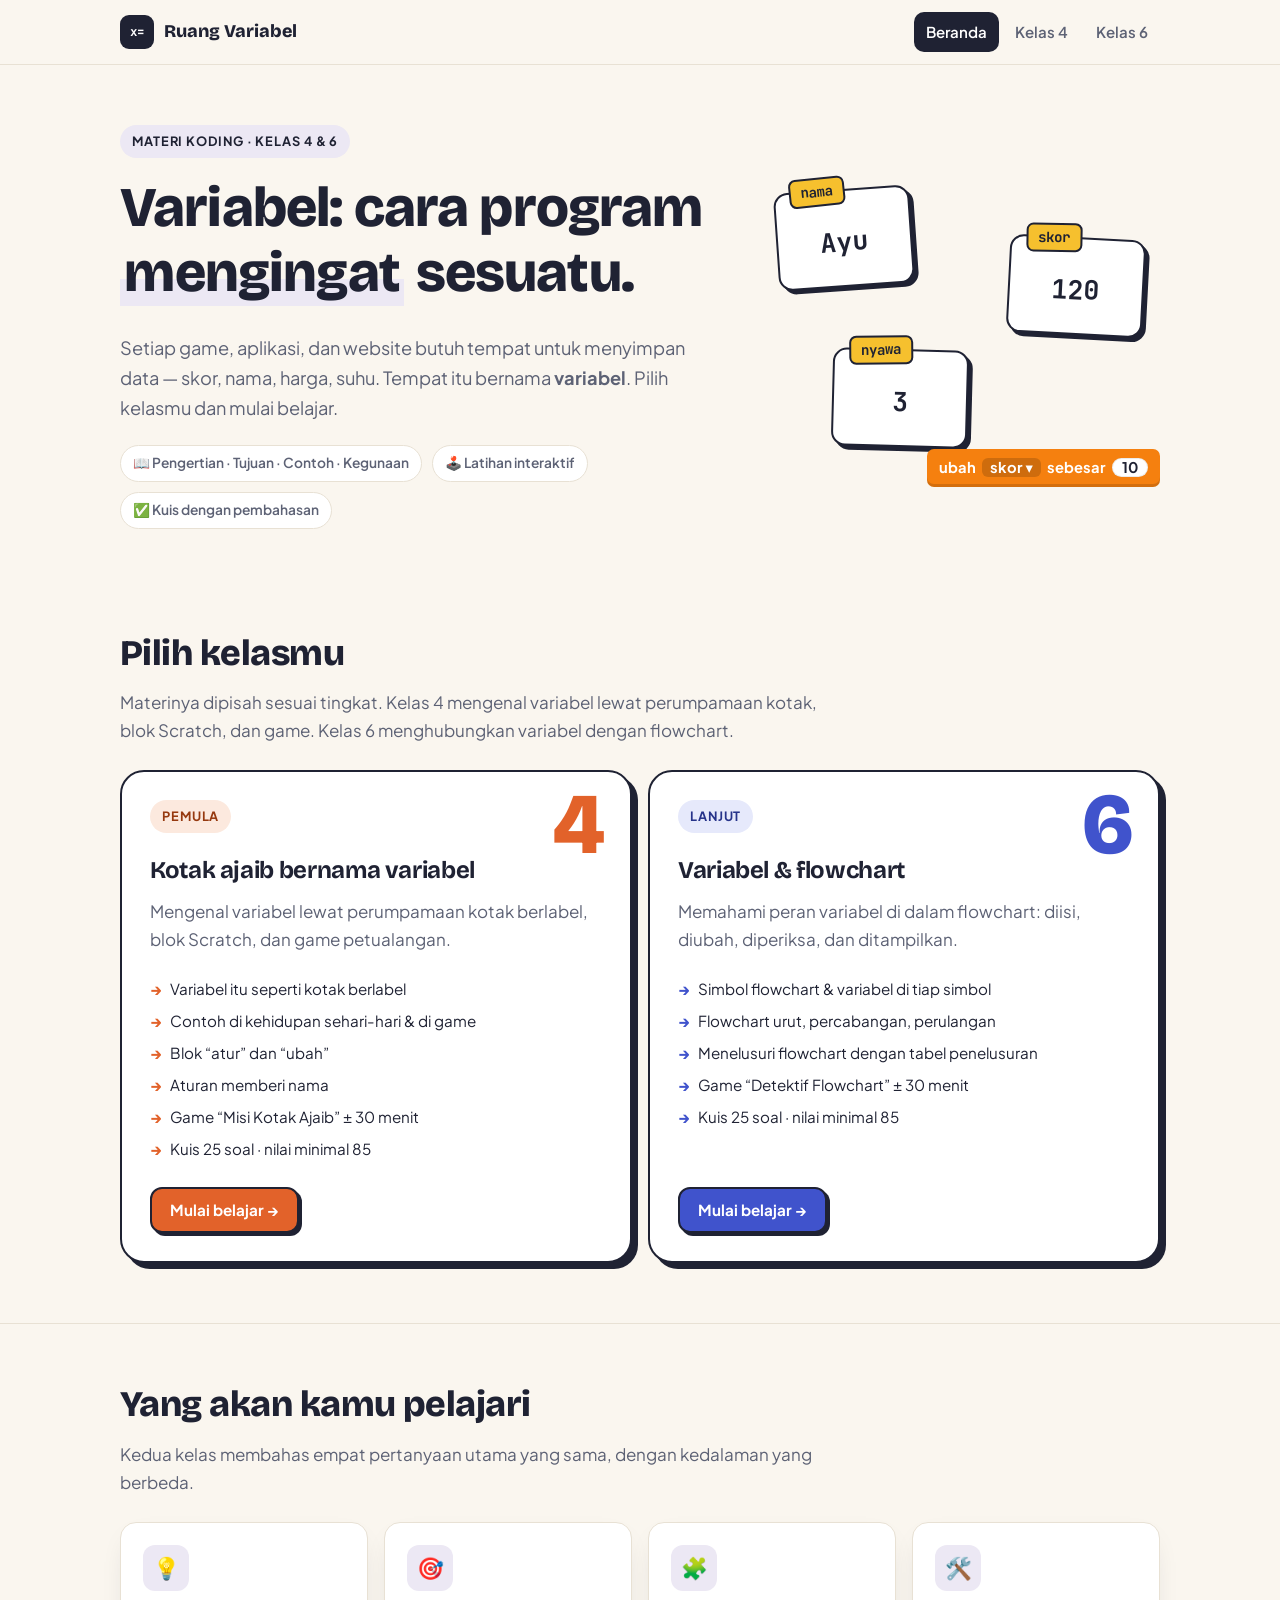
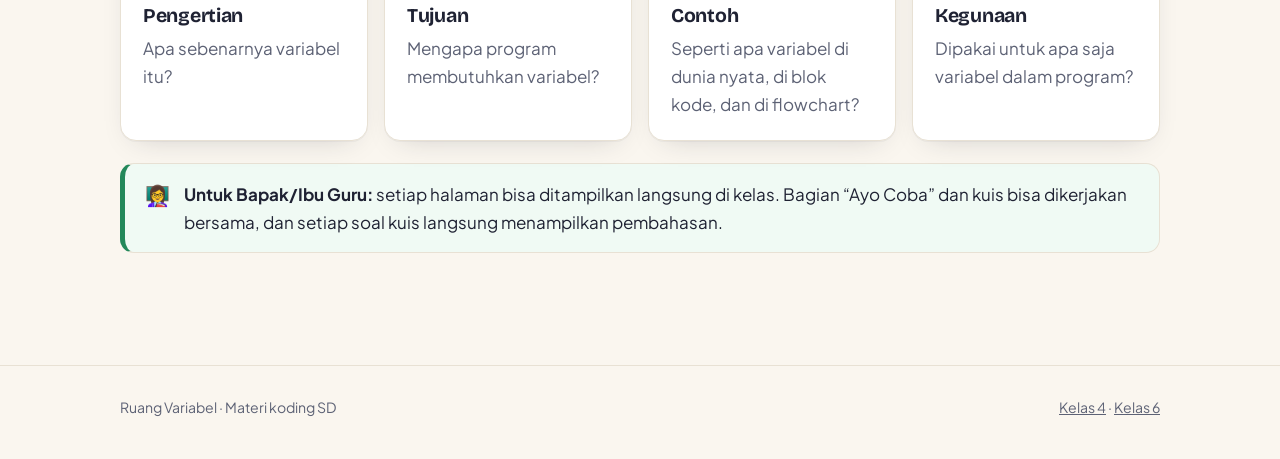
==== commit cbc1ded4: "Add files via upload" ====
--- a/index.html
+++ b/index.html
@@ -50,7 +50,7 @@
   <section class="section" id="pilih-kelas">
     <div class="container">
       <div class="section-head"><h2>Pilih kelasmu</h2></div>
-      <p class="section-intro">Materinya dipisah sesuai tingkat. Keduanya memakai Scratch. Kelas 4 mengenal variabel lewat perumpamaan kotak dan game, kelas 6 memakai variabel untuk membuat program yang lebih lengkap.</p>
+      <p class="section-intro">Materinya dipisah sesuai tingkat. Kelas 4 mengenal variabel lewat perumpamaan kotak, blok Scratch, dan game. Kelas 6 menghubungkan variabel dengan flowchart.</p>
 
       <div class="grid grid-2">
         <a class="grade-card k4" href="kelas-4.html">
@@ -72,14 +72,14 @@
         <a class="grade-card k6" href="kelas-6.html">
           <span class="grade-num">6</span>
           <span class="eyebrow">Lanjut</span>
-          <h3>Variabel di Scratch: lebih dalam</h3>
-          <p>Memakai variabel untuk membuat game skor, hitung mundur, tanya-jawab, dan dadu acak.</p>
+          <h3>Variabel &amp; flowchart</h3>
+          <p>Memahami peran variabel di dalam flowchart: diisi, diubah, diperiksa, dan ditampilkan.</p>
           <ul>
-            <li>Membuat variabel &amp; monitor</li>
-            <li>Variabel + operator, “jika”, dan “ulangi”</li>
-            <li>Untuk semua sprite vs hanya sprite ini</li>
-            <li>Kesalahan umum &amp; penelusur blok</li>
-            <li>Kuis 25 soal + 3 proyek Scratch</li>
+            <li>Simbol flowchart &amp; variabel di tiap simbol</li>
+            <li>Flowchart urut, percabangan, perulangan</li>
+            <li>Menelusuri flowchart dengan tabel penelusuran</li>
+            <li>Game “Detektif Flowchart” ± 30 menit</li>
+            <li>Kuis 25 soal · nilai minimal 85</li>
           </ul>
           <span class="btn btn-primary grade-cta">Mulai belajar →</span>
         </a>
@@ -105,7 +105,7 @@
         <div class="card topic-card">
           <div class="icon">🧩</div>
           <h3>Contoh</h3>
-          <p>Seperti apa variabel di dunia nyata dan di kode?</p>
+          <p>Seperti apa variabel di dunia nyata, di blok kode, dan di flowchart?</p>
         </div>
         <div class="card topic-card">
           <div class="icon">🛠️</div>
--- a/style.css
+++ b/style.css
@@ -507,3 +507,86 @@
 /* rapikan */
 .hud-item:empty { display: none; }
 .script-box > div + div { margin-top: 16px; }
+
+/* =========================================================
+   FLOWCHART (kelas 6)
+   ========================================================= */
+.flow-box { display: block; max-width: 100%; padding: 16px; background: var(--surface); border: 1px dashed #D5CCBC; border-radius: 16px; overflow-x: auto; text-align: center; }
+.flow-box + .flow-box { margin-top: 16px; }
+.flow { display: inline-block; max-width: 100%; height: auto; overflow: visible; }
+.flow text { font-family: "Plus Jakarta Sans", system-ui, sans-serif; font-size: 15px; font-weight: 700; fill: var(--ink); }
+.flow .fl-lbl { font-size: 12.5px; font-weight: 800; fill: #4A5068; }
+.fl-edges line, .fl-edges polyline { stroke: var(--ink); stroke-width: 2; fill: none; }
+.flow marker path { fill: var(--ink); }
+.fn > rect, .fn > polygon { stroke: var(--ink); stroke-width: 2; transition: fill .2s ease, stroke-width .2s ease; }
+.fn-start > rect, .fn-end > rect { fill: #DDE3FF; }
+.fn-proc > rect { fill: #FFFFFF; }
+.fn-io > polygon { fill: #DDF2E7; }
+.fn-dec > polygon { fill: #FFF1C9; }
+.fn.active > rect, .fn.active > polygon { fill: #FFD66B; stroke-width: 4; }
+.fn.blank > rect, .fn.blank > polygon { fill: #fff; stroke: var(--accent); stroke-dasharray: 7 5; stroke-width: 2.5; }
+.fn.blank text { fill: var(--accent); font-size: 24px; }
+.fn.filled > rect, .fn.filled > polygon { fill: var(--ok-soft); stroke: var(--ok); stroke-width: 3; }
+.flow-mini text { font-size: 13px; }
+
+.symbol-table td:first-child { width: 190px; }
+.symbol-table .flow-mini { width: 170px; }
+
+.flow-tracer { display: grid; grid-template-columns: minmax(0, 1fr) minmax(0, 1fr); gap: 22px; align-items: start; }
+@media (max-width: 820px) { .flow-tracer { grid-template-columns: minmax(0, 1fr); } }
+.side-panel h4 { font-family: "Plus Jakarta Sans", sans-serif; font-size: .76rem; text-transform: uppercase; letter-spacing: .07em; color: var(--muted); margin: 0 0 8px; }
+.side-panel .monitors { display: flex; flex-wrap: wrap; flex-direction: row; gap: 8px; margin-bottom: 18px; }
+.side-panel .monitor { font-size: .95rem; padding: 5px 6px 5px 10px; }
+.side-panel .monitor b { background: var(--k6); }
+.out-box { font-family: "JetBrains Mono", monospace; font-size: .95rem; background: #0F1220; color: #A6E3B8; border-radius: 12px; padding: 12px 14px; min-height: 52px; white-space: pre-wrap; margin-bottom: 18px; }
+.trace-table-wrap { max-height: 300px; overflow: auto; margin: 0; }
+.trace-table th, .trace-table td { padding: 8px 10px; font-size: .86rem; white-space: nowrap; }
+.trace-table td:nth-child(2) { white-space: normal; min-width: 150px; }
+.trace-table tr.now td { background: #FFF6D6; }
+.trace-table th { position: sticky; top: 0; z-index: 1; }
+
+/* =========================================================
+   GAME KELAS 6 — tambahan
+   ========================================================= */
+.shape-choices { display: grid; grid-template-columns: repeat(2, minmax(0, 1fr)); gap: 12px; }
+.shape-opt { display: flex; flex-direction: column; align-items: center; gap: 6px; font: inherit; font-weight: 700; color: var(--ink); background: #fff; border: 2px solid var(--line); border-radius: 14px; padding: 12px 8px; cursor: pointer; }
+.shape-opt .flow-mini { width: 120px; }
+.shape-opt:hover:not(:disabled) { border-color: var(--accent); background: var(--accent-soft); }
+.shape-opt:disabled { cursor: default; }
+.shape-opt.is-correct { border-color: var(--ok); background: var(--ok-soft); }
+.shape-opt.is-wrong { border-color: var(--bad); background: var(--bad-soft); }
+.stmt-card { display: inline-block; font-family: "JetBrains Mono", monospace; font-weight: 700; font-size: 1.15rem; background: #fff; border: 2px dashed var(--ink); border-radius: 14px; padding: 14px 20px; margin: 0 auto 18px; }
+.trace-q { display: grid; grid-template-columns: minmax(0, 1.1fr) minmax(0, .9fr); gap: 20px; align-items: start; }
+@media (max-width: 760px) { .trace-q { grid-template-columns: minmax(0, 1fr); } }
+.input-note { display: inline-block; background: var(--ink); color: #fff; font-weight: 700; border-radius: 10px; padding: 6px 12px; margin-bottom: 12px; font-size: .95rem; }
+.input-note b { color: var(--yellow); font-family: "JetBrains Mono", monospace; }
+
+.quick { text-align: center; }
+.quick .flow-mini { width: 230px; }
+.quick-val { font-family: "JetBrains Mono", monospace; font-size: 2rem; font-weight: 800; margin: 14px 0; min-height: 2.6rem; }
+.quick-val.flash-ok { color: var(--ok); }
+.quick-val.flash-bad { color: var(--bad); }
+.yn { display: grid; grid-template-columns: 1fr 1fr; gap: 14px; max-width: 420px; margin: 0 auto; }
+.yn .btn { font-size: 1.3rem; min-height: 70px; }
+.yn .btn-yes { background: #2FB673; color: #fff; }
+.yn .btn-no { background: #E25555; color: #fff; }
+.quick-meta { display: flex; justify-content: center; flex-wrap: wrap; gap: 10px; margin: 12px 0; font-weight: 700; color: var(--muted); }
+.quick-start { padding: 20px; background: var(--surface-2); border-radius: 16px; }
+
+.order-wrap { display: grid; grid-template-columns: minmax(0, 1fr) minmax(0, 1fr); gap: 20px; align-items: start; }
+@media (max-width: 760px) { .order-wrap { grid-template-columns: minmax(0, 1fr); } }
+.order-wrap h4 { font-family: "Plus Jakarta Sans", sans-serif; font-size: .78rem; letter-spacing: .07em; text-transform: uppercase; color: var(--muted); margin: 0 0 8px; }
+.cards { display: grid; gap: 8px; }
+.step-card { display: flex; align-items: center; gap: 10px; text-align: left; font: inherit; font-weight: 700; font-family: "JetBrains Mono", monospace; font-size: .95rem; color: var(--ink); background: #fff; border: 2px solid var(--ink); border-radius: 12px; padding: 10px 12px; cursor: pointer; box-shadow: 3px 3px 0 var(--ink); }
+.step-card:disabled { opacity: .35; cursor: default; box-shadow: none; }
+.step-card .ico { flex: none; width: 44px; }
+.step-card .ico .flow-mini { width: 44px; }
+.feedback-bar .fb-text { margin: 0; flex: 1 1 260px; min-width: 0; }
+.feedback-bar .fb-text .flow-box, .feedback-bar .fb-text .script-box { background: #fff; }
+[hidden] { display: none !important; }
+@media (max-width: 520px) {
+  .card { padding: 18px 16px; }
+  .flow-box { padding: 10px 6px; }
+}
+.flow:not(.flow-mini) { min-width: calc(var(--fw, 300px) * .8); }
+@media (max-width: 400px) { .flow:not(.flow-mini) { min-width: calc(var(--fw, 300px) * .64); } }
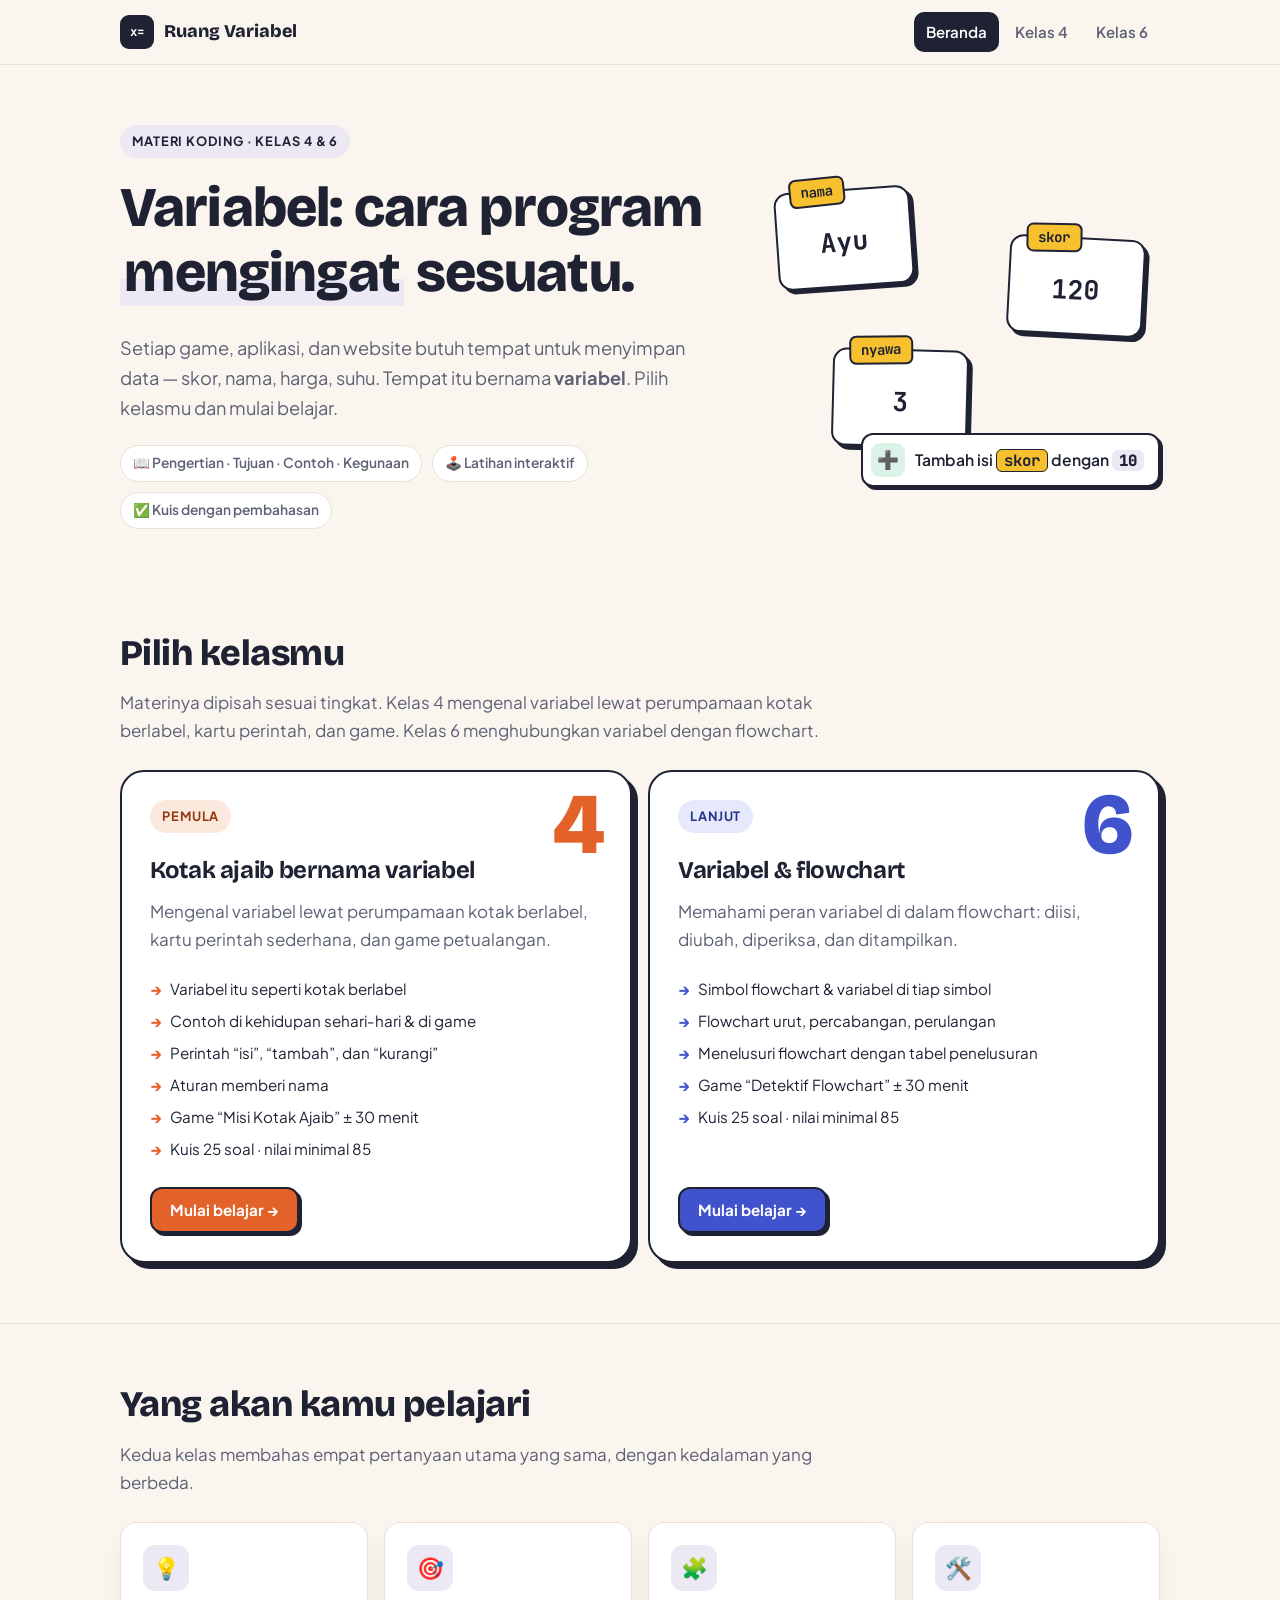
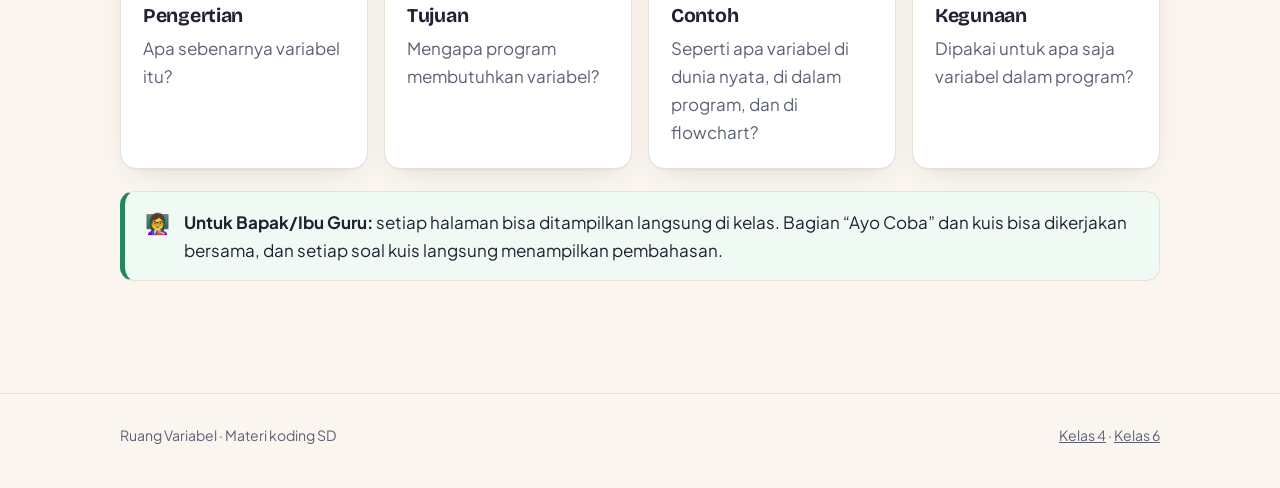
==== commit 158ef606: "Add files via upload" ====
--- a/index.html
+++ b/index.html
@@ -42,7 +42,7 @@
         <div class="vbox a1"><span class="vbox-label">nama</span><span class="vbox-value">Ayu</span></div>
         <div class="vbox a2"><span class="vbox-label">skor</span><span class="vbox-value">120</span></div>
         <div class="vbox a3"><span class="vbox-label">nyawa</span><span class="vbox-value">3</span></div>
-        <div class="script-chip" data-script>var: ubah [skor] sebesar (10)</div>
+        <div class="script-chip" data-steps>tambah: skor | 10</div>
       </div>
     </div>
   </section>
@@ -50,18 +50,18 @@
   <section class="section" id="pilih-kelas">
     <div class="container">
       <div class="section-head"><h2>Pilih kelasmu</h2></div>
-      <p class="section-intro">Materinya dipisah sesuai tingkat. Kelas 4 mengenal variabel lewat perumpamaan kotak, blok Scratch, dan game. Kelas 6 menghubungkan variabel dengan flowchart.</p>
+      <p class="section-intro">Materinya dipisah sesuai tingkat. Kelas 4 mengenal variabel lewat perumpamaan kotak berlabel, kartu perintah, dan game. Kelas 6 menghubungkan variabel dengan flowchart.</p>
 
       <div class="grid grid-2">
         <a class="grade-card k4" href="kelas-4.html">
           <span class="grade-num">4</span>
           <span class="eyebrow">Pemula</span>
           <h3>Kotak ajaib bernama variabel</h3>
-          <p>Mengenal variabel lewat perumpamaan kotak berlabel, blok Scratch, dan game petualangan.</p>
+          <p>Mengenal variabel lewat perumpamaan kotak berlabel, kartu perintah sederhana, dan game petualangan.</p>
           <ul>
             <li>Variabel itu seperti kotak berlabel</li>
             <li>Contoh di kehidupan sehari-hari &amp; di game</li>
-            <li>Blok “atur” dan “ubah”</li>
+            <li>Perintah “isi”, “tambah”, dan “kurangi”</li>
             <li>Aturan memberi nama</li>
             <li>Game “Misi Kotak Ajaib” ± 30 menit</li>
             <li>Kuis 25 soal · nilai minimal 85</li>
@@ -105,7 +105,7 @@
         <div class="card topic-card">
           <div class="icon">🧩</div>
           <h3>Contoh</h3>
-          <p>Seperti apa variabel di dunia nyata, di blok kode, dan di flowchart?</p>
+          <p>Seperti apa variabel di dunia nyata, di dalam program, dan di flowchart?</p>
         </div>
         <div class="card topic-card">
           <div class="icon">🛠️</div>
--- a/style.css
+++ b/style.css
@@ -590,3 +590,36 @@
 }
 .flow:not(.flow-mini) { min-width: calc(var(--fw, 300px) * .8); }
 @media (max-width: 400px) { .flow:not(.flow-mini) { min-width: calc(var(--fw, 300px) * .64); } }
+
+/* =========================================================
+   KARTU PERINTAH (kelas 4)
+   ========================================================= */
+.steps-box { display: block; max-width: 100%; padding: 14px; background: var(--surface); border: 1px dashed #D5CCBC; border-radius: 16px; margin-bottom: 16px; }
+.steps-box.inline { display: inline-block; }
+.steps { display: flex; flex-direction: column; align-items: flex-start; gap: 8px; }
+.step-cmd {
+  display: inline-flex; align-items: center; gap: 10px; max-width: 100%;
+  background: #fff; border: 2px solid var(--ink); border-radius: 12px;
+  padding: 8px 14px 8px 8px; font-weight: 600; font-size: .98rem; line-height: 1.35;
+  box-shadow: 3px 3px 0 var(--ink);
+}
+.step-cmd .si { flex: none; width: 34px; height: 34px; border-radius: 9px; display: grid; place-items: center; background: var(--surface-2); font-size: 1.1rem; }
+.step-cmd.k-isi .si { background: #FFE7D6; }
+.step-cmd.k-tambah .si { background: #DDF2E7; }
+.step-cmd.k-kurangi .si { background: #FBE3E3; }
+.step-cmd.k-ulangi .si { background: #E6E9FB; }
+.step-cmd.k-tampilkan .si, .step-cmd.k-tanya .si { background: #FFF1C9; }
+.step-cmd.k-mulai { background: var(--ink); color: #fff; border-radius: 999px; padding: 6px 16px 6px 8px; }
+.step-cmd.k-mulai .si { background: rgba(255,255,255,.15); width: 28px; height: 28px; }
+.step-cmd .sv { font-family: "JetBrains Mono", monospace; font-weight: 700; background: var(--yellow); border: 1.5px solid var(--ink); border-radius: 6px; padding: 0 7px; white-space: nowrap; }
+.step-cmd .sn { font-family: "JetBrains Mono", monospace; font-weight: 800; color: var(--accent-ink); background: var(--accent-soft); border-radius: 6px; padding: 0 7px; white-space: nowrap; }
+.step-loop { display: flex; flex-direction: column; align-items: flex-start; gap: 8px; }
+.step-inner { display: flex; flex-direction: column; align-items: flex-start; gap: 8px; margin-left: 18px; padding: 4px 0 4px 16px; border-left: 4px solid #B9C1F0; border-radius: 0 0 0 8px; }
+.step-cmd.active { outline: 3px solid var(--yellow); outline-offset: 2px; background: #FFF6D6; }
+button.step-cmd { font: inherit; font-weight: 600; color: var(--ink); cursor: pointer; text-align: left; }
+button.step-cmd:hover:not(:disabled) { transform: translate(-1px, -1px); box-shadow: 4px 4px 0 var(--ink); }
+button.step-cmd:disabled { opacity: .45; cursor: not-allowed; }
+.legend-list { list-style: none; padding: 0; margin: 0; display: grid; gap: 16px; }
+.legend-list li { display: grid; gap: 6px; justify-items: start; }
+.legend-list p { margin: 0; color: var(--muted); }
+@media (max-width: 520px) { .step-cmd { font-size: .93rem; } }
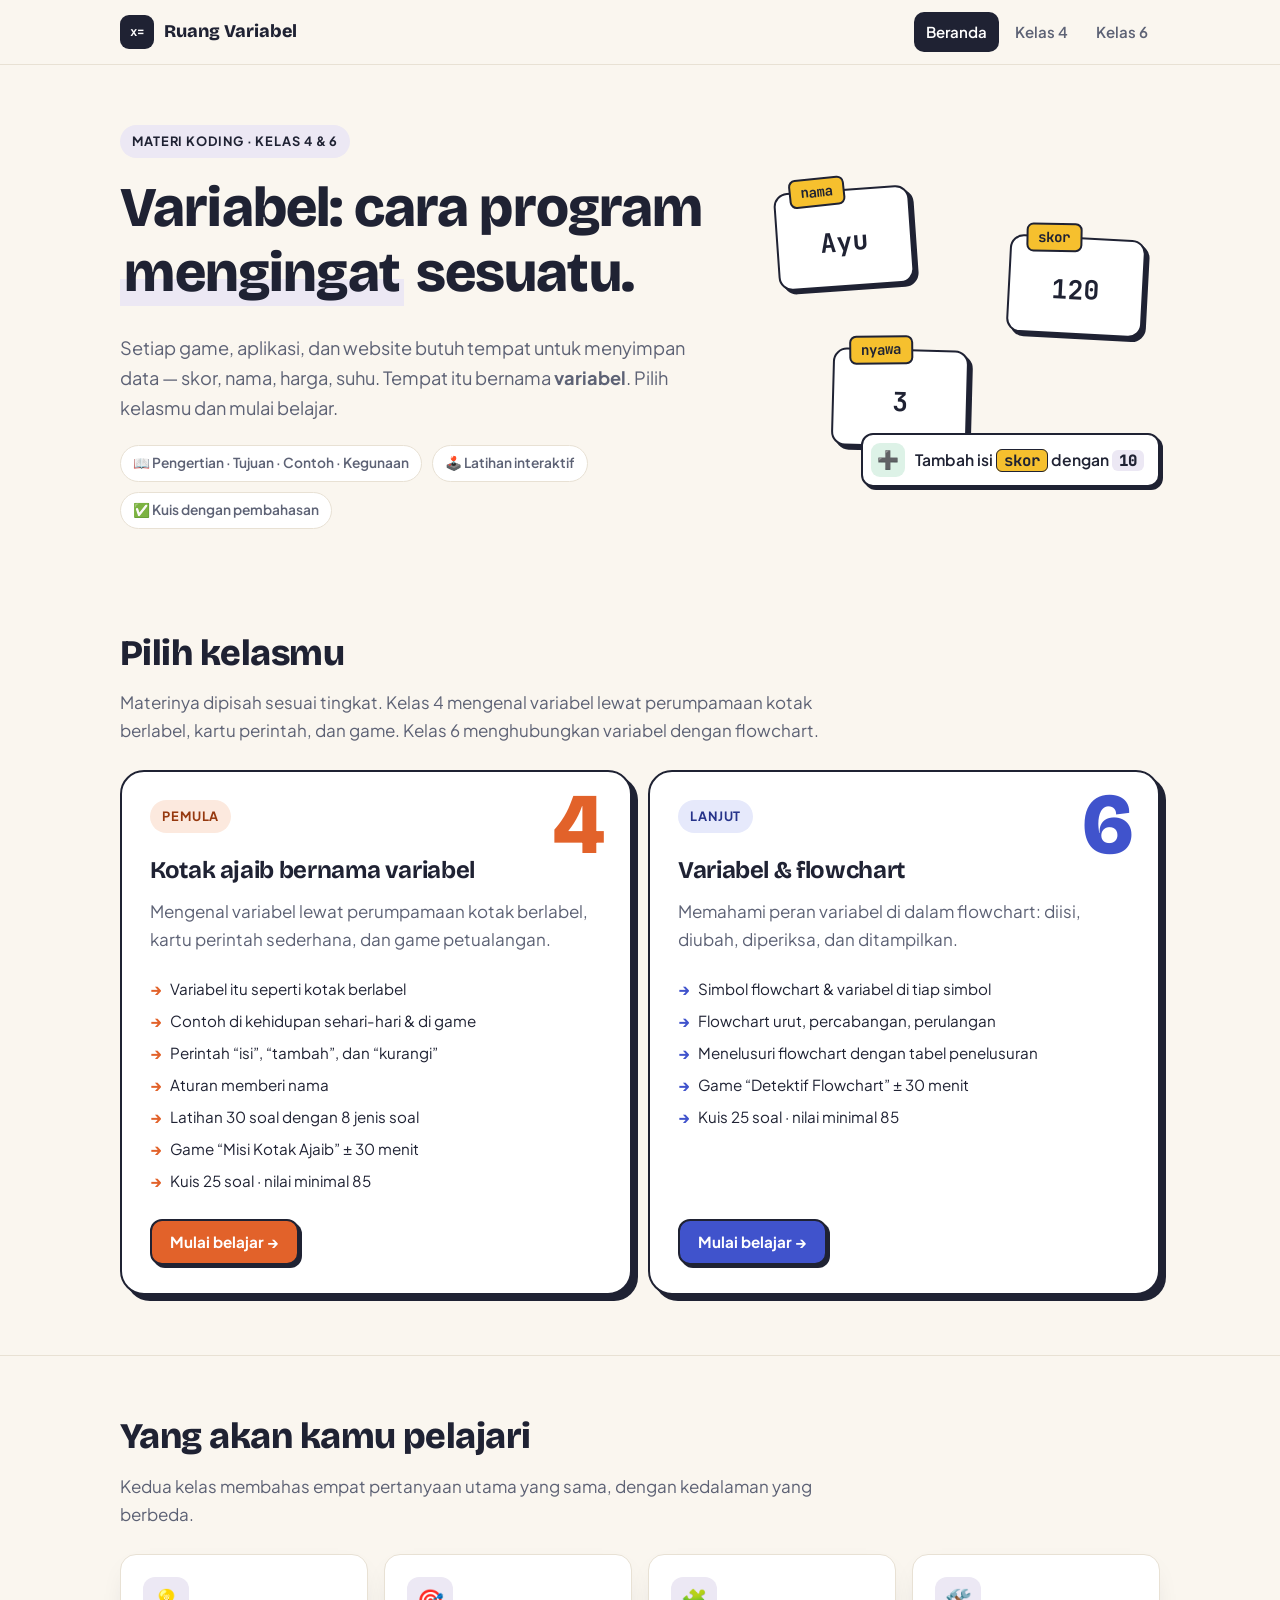
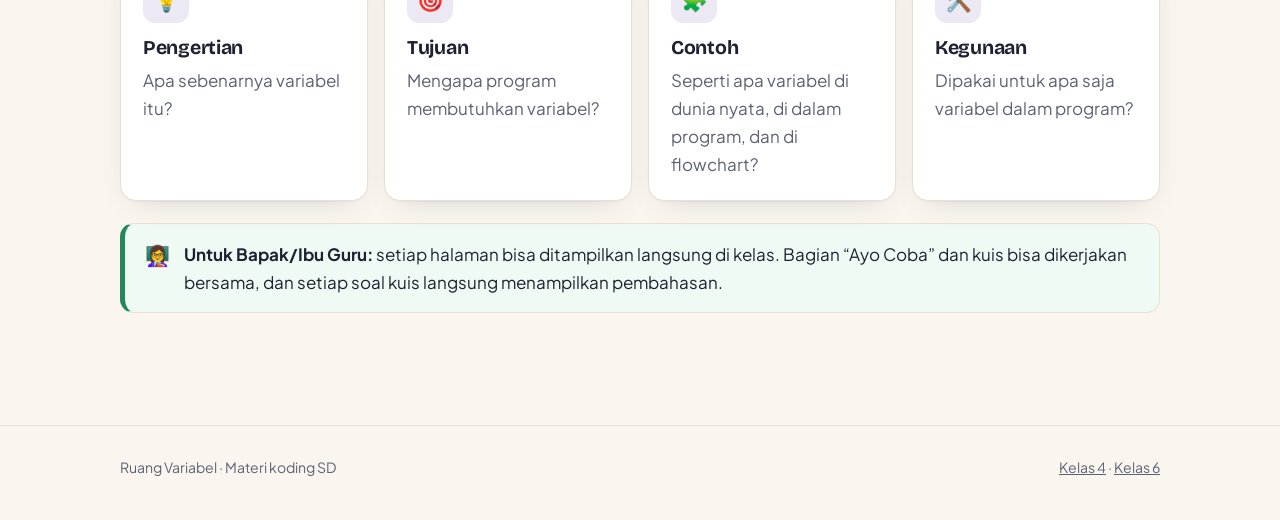
==== commit 2ed2c185: "Add files via upload" ====
--- a/index.html
+++ b/index.html
@@ -63,6 +63,7 @@
             <li>Contoh di kehidupan sehari-hari &amp; di game</li>
             <li>Perintah “isi”, “tambah”, dan “kurangi”</li>
             <li>Aturan memberi nama</li>
+            <li>Latihan 30 soal dengan 8 jenis soal</li>
             <li>Game “Misi Kotak Ajaib” ± 30 menit</li>
             <li>Kuis 25 soal · nilai minimal 85</li>
           </ul>
--- a/style.css
+++ b/style.css
@@ -623,3 +623,99 @@
 .legend-list li { display: grid; gap: 6px; justify-items: start; }
 .legend-list p { margin: 0; color: var(--muted); }
 @media (max-width: 520px) { .step-cmd { font-size: .93rem; } }
+
+/* =========================================================
+   LATIHAN SOAL (kelas 4)
+   ========================================================= */
+.lat-top { position: sticky; top: 118px; z-index: 30; background: rgba(250, 246, 239, .97); padding: 10px 0 12px; margin-bottom: 8px; border-bottom: 1px solid var(--line); }
+.lat-top-row { display: flex; flex-wrap: wrap; align-items: center; justify-content: space-between; gap: 8px 14px; font-size: .92rem; color: var(--muted); }
+.lat-top-row a { font-weight: 700; }
+.lat-top .quiz-bar { margin: 8px 0 0; }
+.lat-jump { display: flex; flex-wrap: wrap; gap: 6px; }
+.lat-jump a { font-size: .8rem; font-weight: 700; text-decoration: none; color: var(--accent-ink); background: var(--accent-soft); border-radius: 8px; padding: 3px 9px; }
+.lat-restart { font: inherit; font-size: .84rem; font-weight: 700; background: none; border: 0; color: var(--muted); text-decoration: underline; cursor: pointer; padding: 4px; }
+
+.lat-group { margin-top: 34px; scroll-margin-top: 190px; }
+.lat-group-head { margin-bottom: 14px; }
+.lat-group-head h3 { margin: 6px 0 4px; font-size: 1.3rem; }
+.lat-group-head p { margin: 0; color: var(--muted); }
+.lat-badge { display: inline-block; font-size: .78rem; font-weight: 800; letter-spacing: .05em; text-transform: uppercase; color: #fff; background: var(--accent); border-radius: 999px; padding: 4px 12px; }
+
+.lat-q { background: var(--surface); border: 2px solid var(--line); border-radius: 16px; padding: 18px; margin-bottom: 12px; transition: border-color .2s ease; scroll-margin-top: 200px; }
+.lat-q.is-ok { border-color: #9ED9B9; }
+.lat-q.is-bad { border-color: #F0B3B3; }
+.lat-head { display: flex; gap: 14px; align-items: flex-start; }
+.lat-main { flex: 1; min-width: 0; }
+.lat-num { flex: none; width: 34px; height: 34px; border-radius: 10px; background: var(--ink); color: #fff; display: grid; place-items: center; font-weight: 800; font-size: .95rem; }
+.lat-text { font-weight: 600; font-size: 1.04rem; margin: 4px 0 12px; }
+.lat-sub { font-size: .76rem; font-weight: 800; letter-spacing: .07em; text-transform: uppercase; color: var(--muted); margin: 0 0 8px; }
+.lat-fb { margin-top: 12px; padding: 11px 14px; border-radius: 12px; font-size: .96rem; }
+.lat-fb.ok { background: var(--ok-soft); color: #17603F; }
+.lat-fb.bad { background: var(--bad-soft); color: #7E2222; }
+.lat-fb.info { background: var(--surface-2); color: var(--ink); }
+@media (max-width: 520px) { .lat-q { padding: 14px 12px; } .lat-head { gap: 10px; } .lat-num { width: 30px; height: 30px; font-size: .88rem; } }
+
+.bs-row { display: grid; grid-template-columns: 1fr 1fr; gap: 10px; max-width: 420px; }
+.bs-btn { font: inherit; font-weight: 800; font-size: 1.02rem; min-height: 52px; border-radius: 12px; border: 2px solid var(--line); background: #fff; color: var(--ink); cursor: pointer; }
+.bs-btn:hover:not(:disabled) { border-color: var(--accent); background: var(--accent-soft); }
+.bs-btn:disabled { cursor: default; }
+.bs-btn.is-correct { border-color: var(--ok); background: var(--ok-soft); color: #17603F; }
+.bs-btn.is-wrong { border-color: var(--bad); background: var(--bad-soft); color: #7E2222; }
+
+.isian-row { display: flex; flex-wrap: wrap; align-items: center; gap: 10px; }
+.lat-input { font: inherit; font-size: 1.05rem; color: var(--ink); padding: 10px 14px; min-height: 48px; border: 2px solid var(--ink); border-radius: 12px; background: #fff; outline: none; flex: 1 1 200px; min-width: 0; max-width: 340px; }
+.lat-input:focus { box-shadow: 0 0 0 4px var(--accent-soft); }
+.lat-input.mono, .lat-input.num { font-family: "JetBrains Mono", monospace; font-weight: 700; }
+.lat-input.num { flex: 0 0 110px; text-align: center; font-size: 1.3rem; }
+.lat-input.is-correct { border-color: var(--ok); background: var(--ok-soft); }
+.lat-input.is-wrong { border-color: var(--bad); background: var(--bad-soft); }
+.hitung-label { display: inline-flex; align-items: center; gap: 8px; font-weight: 800; font-size: 1.2rem; }
+.vbox-label.static { position: static; transform: none; display: inline-block; }
+
+.urut-wrap { display: grid; grid-template-columns: minmax(0, 1fr) minmax(0, 1fr); gap: 18px; align-items: start; }
+@media (max-width: 720px) { .urut-wrap { grid-template-columns: minmax(0, 1fr); } }
+.urut-ws { margin-bottom: 12px; min-height: 120px; }
+
+.chip-row { display: flex; flex-wrap: wrap; gap: 10px; margin-bottom: 12px; }
+.chip-opt { font: inherit; font-family: "JetBrains Mono", monospace; font-weight: 700; font-size: 1rem; padding: 10px 16px; min-height: 48px; border-radius: 12px; border: 2px solid var(--line); background: #fff; color: var(--ink); cursor: pointer; }
+.chip-opt::before { content: "☐ "; font-family: "Plus Jakarta Sans", sans-serif; }
+.chip-opt[aria-pressed="true"] { border-color: var(--accent); background: var(--accent-soft); }
+.chip-opt[aria-pressed="true"]::before { content: "☑ "; }
+.chip-opt:disabled { cursor: default; }
+.chip-opt.is-correct { border-color: var(--ok); background: var(--ok-soft); }
+.chip-opt.is-wrong { border-color: var(--bad); background: var(--bad-soft); }
+.chip-opt.is-missed { border-color: var(--ok); border-style: dashed; }
+
+.match-rows { display: grid; gap: 10px; margin-bottom: 14px; }
+.match-row { display: grid; grid-template-columns: 34px minmax(0, 1fr) auto minmax(0, 200px) 70px; align-items: center; gap: 10px; padding: 8px; border-radius: 14px; }
+.match-row.is-ok { background: #F0FAF4; }
+.match-row.is-bad { background: #FDF2F2; }
+.item-card.mini { margin: 0; padding: 8px 12px; gap: 10px; }
+.item-card.mini .emo { font-size: 1.8rem; }
+.item-card.mini .val { font-size: 1.15rem; }
+.item-card.mini .desc { font-size: .82rem; }
+.match-arrow { font-size: 1.3rem; color: var(--muted); }
+.match-sel { font: inherit; font-family: "JetBrains Mono", monospace; font-weight: 700; font-size: .95rem; padding: 10px; min-height: 46px; border: 2px solid var(--ink); border-radius: 10px; background: #fff; color: var(--ink); width: 100%; }
+.match-mark { font-size: 1.1rem; }
+.match-mark small { display: block; font-family: "JetBrains Mono", monospace; font-size: .72rem; color: #17603F; font-weight: 700; }
+@media (max-width: 620px) {
+  .match-row { grid-template-columns: 30px minmax(0, 1fr) auto; grid-template-areas: "n c m" "n s s"; }
+  .match-row .lat-num { grid-area: n; align-self: start; }
+  .match-row .item-card { grid-area: c; }
+  .match-row .match-arrow { display: none; }
+  .match-row .match-sel { grid-area: s; }
+  .match-row .match-mark { grid-area: m; }
+}
+
+.salah-box .step-cmd.pickable { cursor: pointer; }
+.salah-box .step-cmd.pickable:hover, .salah-box .step-cmd.pickable:focus-visible { transform: translate(-1px, -1px); box-shadow: 4px 4px 0 var(--ink); outline: 3px solid var(--accent-soft); }
+.step-cmd.is-correct { border-color: var(--ok); background: var(--ok-soft); box-shadow: 3px 3px 0 var(--ok); }
+.step-cmd.is-wrong { border-color: var(--bad); background: var(--bad-soft); box-shadow: 3px 3px 0 var(--bad); }
+.lat-result { margin-top: 30px; scroll-margin-top: 190px; }
+.lat-result .review .rapor-row { background: var(--surface-2); }
+.lat-jump { margin-bottom: 10px; }
+.lat-top { padding: 8px 0 10px; }
+.lat-top-row { flex-wrap: nowrap; font-size: .88rem; }
+.lat-top-row > span { min-width: 0; }
+.lat-top .quiz-bar { margin-top: 6px; height: 8px; }
+@media (max-width: 380px) { .lat-top-row { font-size: .8rem; } }
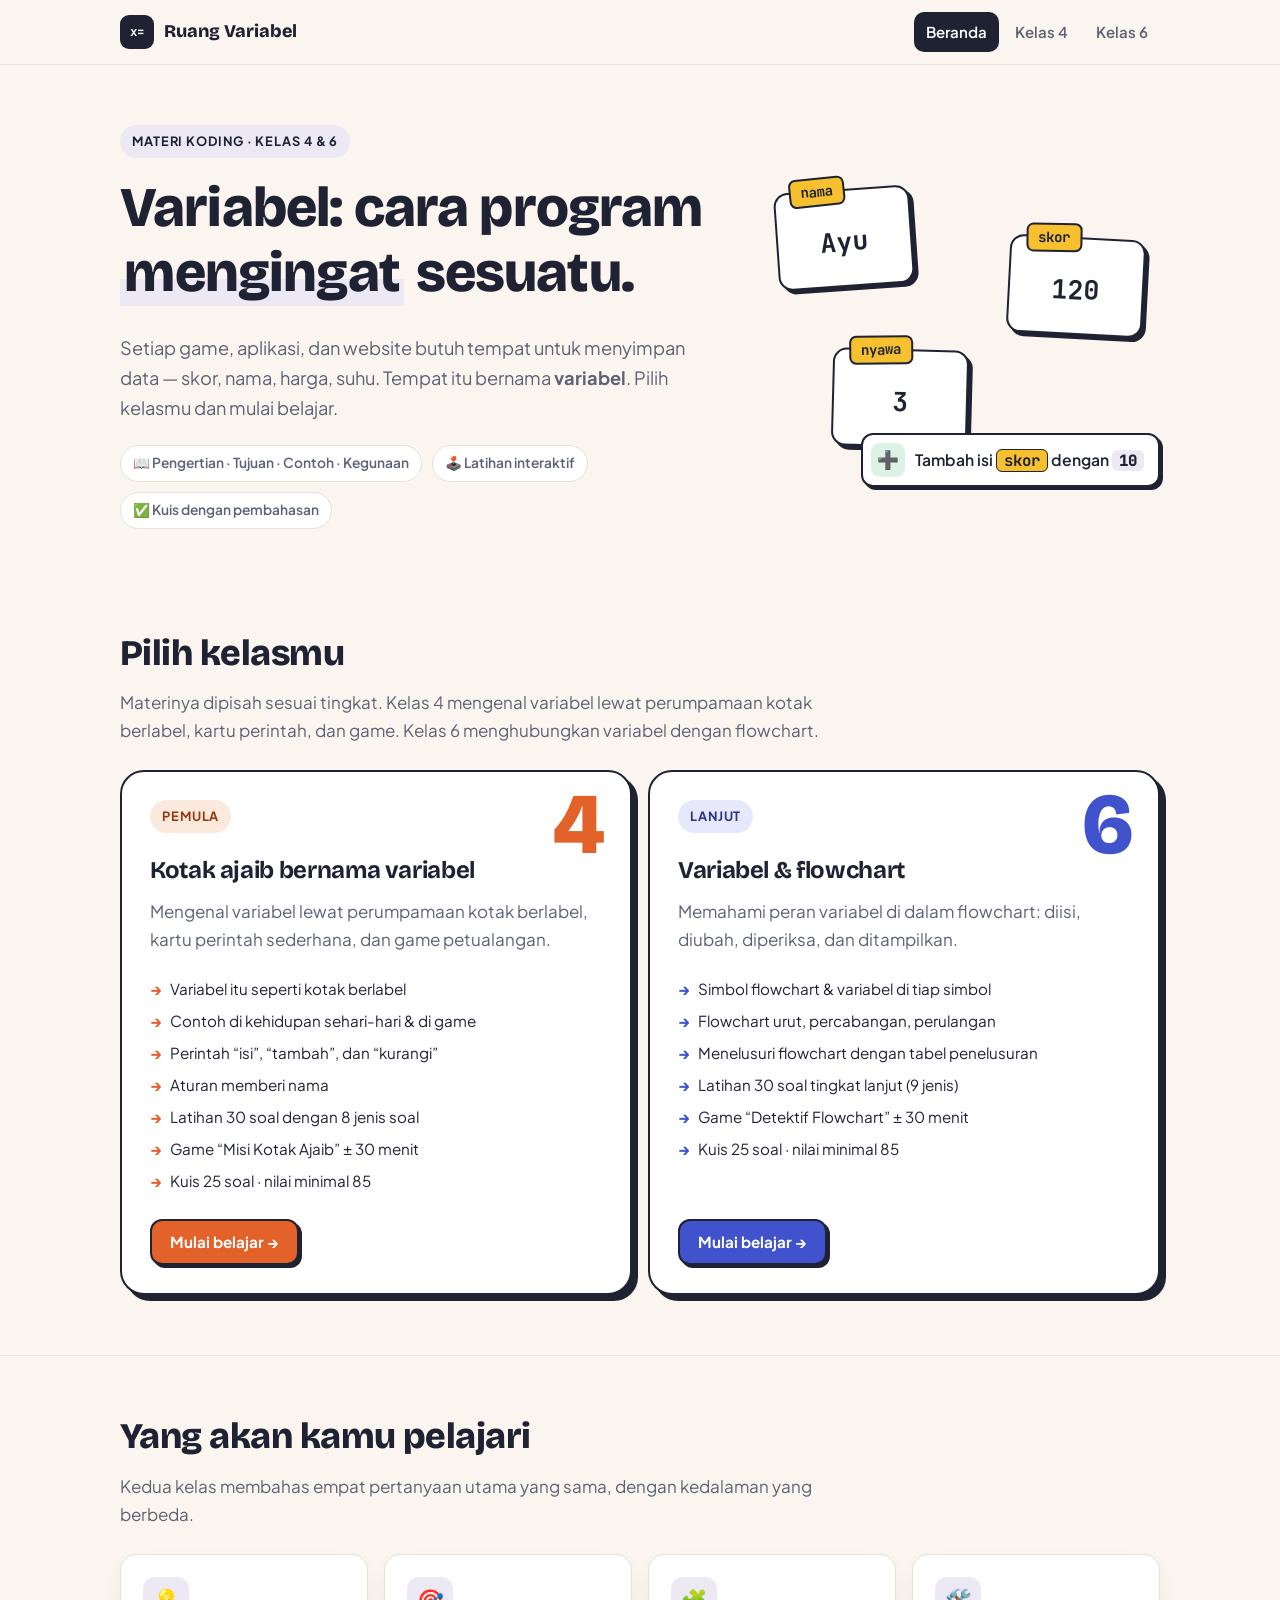
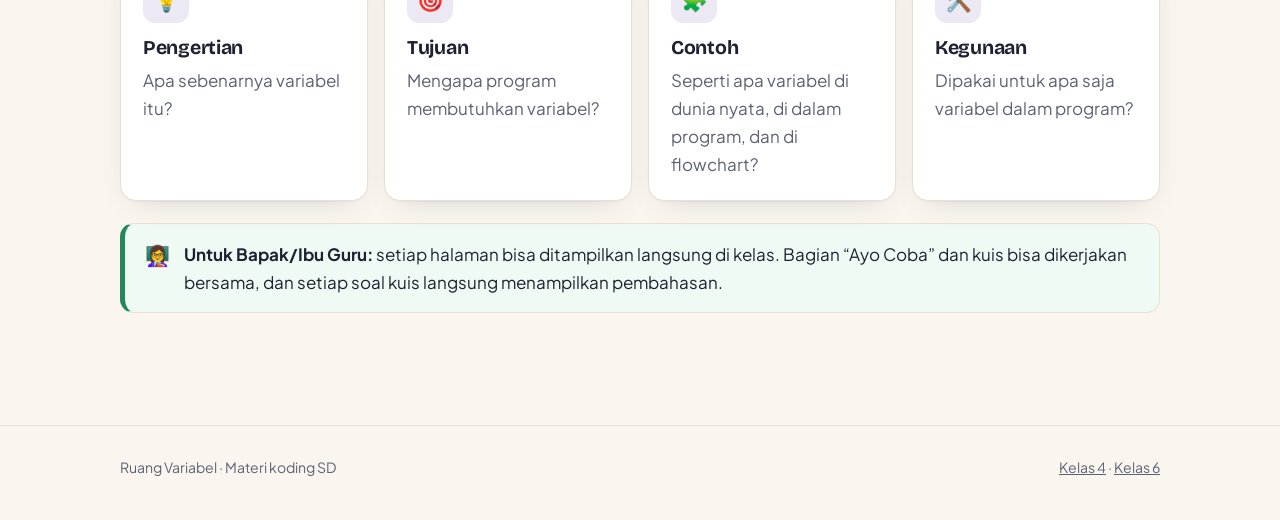
==== commit 0709fd82: "Add files via upload" ====
--- a/index.html
+++ b/index.html
@@ -79,6 +79,7 @@
             <li>Simbol flowchart &amp; variabel di tiap simbol</li>
             <li>Flowchart urut, percabangan, perulangan</li>
             <li>Menelusuri flowchart dengan tabel penelusuran</li>
+            <li>Latihan 30 soal tingkat lanjut (9 jenis)</li>
             <li>Game “Detektif Flowchart” ± 30 menit</li>
             <li>Kuis 25 soal · nilai minimal 85</li>
           </ul>
--- a/style.css
+++ b/style.css
@@ -719,3 +719,68 @@
 .lat-top-row > span { min-width: 0; }
 .lat-top .quiz-bar { margin-top: 6px; height: 8px; }
 @media (max-width: 380px) { .lat-top-row { font-size: .8rem; } }
+
+/* Papan skor latihan */
+.score-rule { display: grid; grid-template-columns: repeat(4, minmax(0, 1fr)); gap: 10px; margin: 0 0 18px; }
+.score-rule div { background: var(--surface); border: 1px solid var(--line); border-radius: 14px; padding: 10px 12px; text-align: center; }
+.score-rule b { display: block; font-family: "Bricolage Grotesque", sans-serif; font-size: 1.15rem; }
+.score-rule span { font-size: .84rem; color: var(--muted); }
+@media (max-width: 620px) { .score-rule { grid-template-columns: repeat(2, minmax(0, 1fr)); } }
+.lat-top-row { align-items: center; gap: 12px; }
+.lat-scorebox { flex: none; display: flex; flex-direction: column; align-items: center; justify-content: center; min-width: 74px; padding: 4px 12px; border-radius: 14px; background: var(--ink); color: #fff; line-height: 1.1; }
+.lat-scorebox .lbl { font-size: .68rem; font-weight: 700; letter-spacing: .08em; text-transform: uppercase; color: rgba(255,255,255,.7); }
+.lat-scorebox b { font-family: "Bricolage Grotesque", sans-serif; font-size: 1.7rem; color: var(--yellow); }
+.lat-scorebox.pop b { animation: bump .4s ease; display: inline-block; }
+.lat-mid { flex: 1; min-width: 0; display: flex; flex-direction: column; line-height: 1.3; }
+.lat-points { font-weight: 800; color: var(--ink); font-size: .95rem; }
+.lat-prog { font-size: .84rem; }
+.lat-actions { flex: none; display: flex; align-items: center; gap: 4px; }
+.lat-finish { min-height: 40px; padding: 8px 12px; font-size: .88rem; box-shadow: 2px 2px 0 var(--ink); }
+@media (max-width: 400px) {
+  .lat-scorebox { min-width: 60px; padding: 3px 8px; }
+  .lat-scorebox b { font-size: 1.4rem; }
+  .lat-actions { flex-direction: column; gap: 0; }
+  .lat-finish { min-height: 36px; padding: 6px 10px; font-size: .82rem; }
+}
+.pt-chip { float: right; margin: 0 0 4px 10px; font-size: .8rem; font-weight: 800; border-radius: 999px; padding: 2px 10px; }
+.pt-chip.plus { background: var(--ok); color: #fff; }
+.pt-chip.zero { background: #E9C9C9; color: #7E2222; }
+.lat-q.is-skip, .match-row.is-skip { opacity: .55; border-style: dashed; }
+.score-calc { display: flex; flex-wrap: wrap; justify-content: center; gap: 6px 18px; margin: 4px 0 12px; color: rgba(255,255,255,.85); font-size: .95rem; }
+.score-calc b { color: #fff; }
+
+/* Latihan kelas 6: jenis soal flowchart */
+.lat-split { display: grid; grid-template-columns: minmax(0, 1fr) minmax(0, 1fr); gap: 18px; align-items: start; }
+@media (max-width: 760px) { .lat-split { grid-template-columns: minmax(0, 1fr); } }
+.lat-q .flow-box { margin-bottom: 12px; }
+.mono-txt { font-family: "JetBrains Mono", monospace; font-weight: 700; }
+.tbl-latihan { margin: 0 0 12px; }
+.tbl-latihan th, .tbl-latihan td { padding: 8px 10px; text-align: center; font-family: "JetBrains Mono", monospace; font-weight: 700; }
+.tbl-latihan th { font-family: "Plus Jakarta Sans", sans-serif; }
+.tbl-in { font: inherit; font-family: "JetBrains Mono", monospace; font-weight: 700; width: 92px; max-width: 100%; text-align: center; padding: 7px 6px; border: 2px solid var(--ink); border-radius: 8px; background: #fff; color: var(--ink); }
+select.tbl-in { width: 100px; }
+.tbl-in.is-correct { border-color: var(--ok); background: var(--ok-soft); }
+.tbl-in.is-wrong { border-color: var(--bad); background: var(--bad-soft); }
+.tbl-fix { display: block; font-size: .78rem; color: #17603F; margin-top: 2px; }
+.match-shape { display: flex; justify-content: flex-start; }
+.match-shape .flow-mini { width: 200px; max-width: 100%; }
+.flow-box.in-fb { margin-top: 10px; background: #fff; }
+.salah-flow .fn.pickable { cursor: pointer; }
+.salah-flow .fn.pickable:hover > rect, .salah-flow .fn.pickable:hover > polygon,
+.salah-flow .fn.pickable:focus-visible > rect, .salah-flow .fn.pickable:focus-visible > polygon { stroke-width: 4; fill: #FFF6D6; }
+.salah-flow .fn:focus { outline: none; }
+.fn.is-correct > rect, .fn.is-correct > polygon { fill: var(--ok-soft); stroke: var(--ok); stroke-width: 4; }
+.fn.is-wrong > rect, .fn.is-wrong > polygon { fill: var(--bad-soft); stroke: var(--bad); stroke-width: 4; }
+.lat-q .cards .step-card { font-size: .9rem; }
+@media (max-width: 520px) {
+  .tbl-latihan th, .tbl-latihan td { padding: 7px 4px; font-size: .84rem; }
+  .tbl-latihan th { font-size: .66rem; letter-spacing: .03em; white-space: normal; }
+  .tbl-in { width: 68px; padding: 6px 3px; font-size: .9rem; }
+  select.tbl-in { width: 74px; }
+}
+@media (max-width: 420px) {
+  .lat-q > .lat-head { flex-direction: column; gap: 8px; }
+  .tbl-in { width: 60px; }
+  select.tbl-in { width: 70px; }
+}
+@media (max-width: 420px) { .lat-q > .lat-head > .lat-main { align-self: stretch; width: 100%; } }
